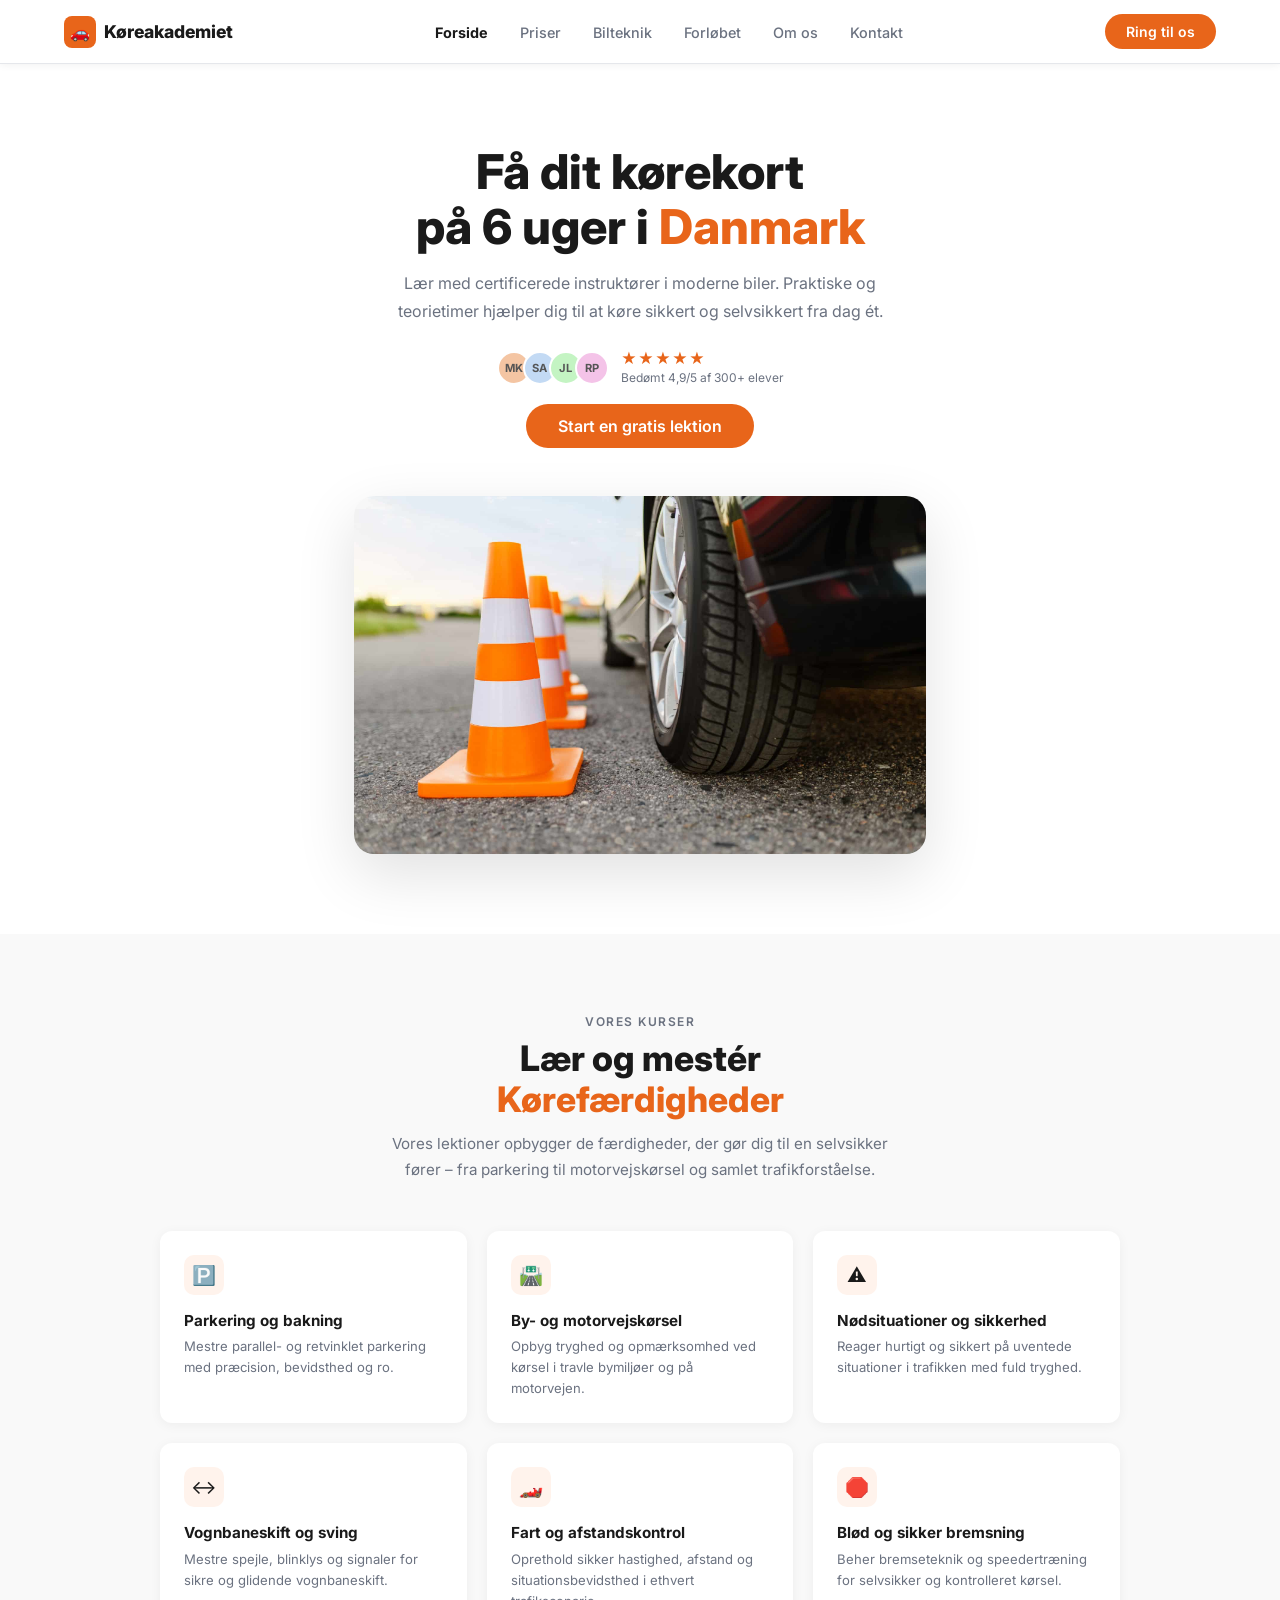
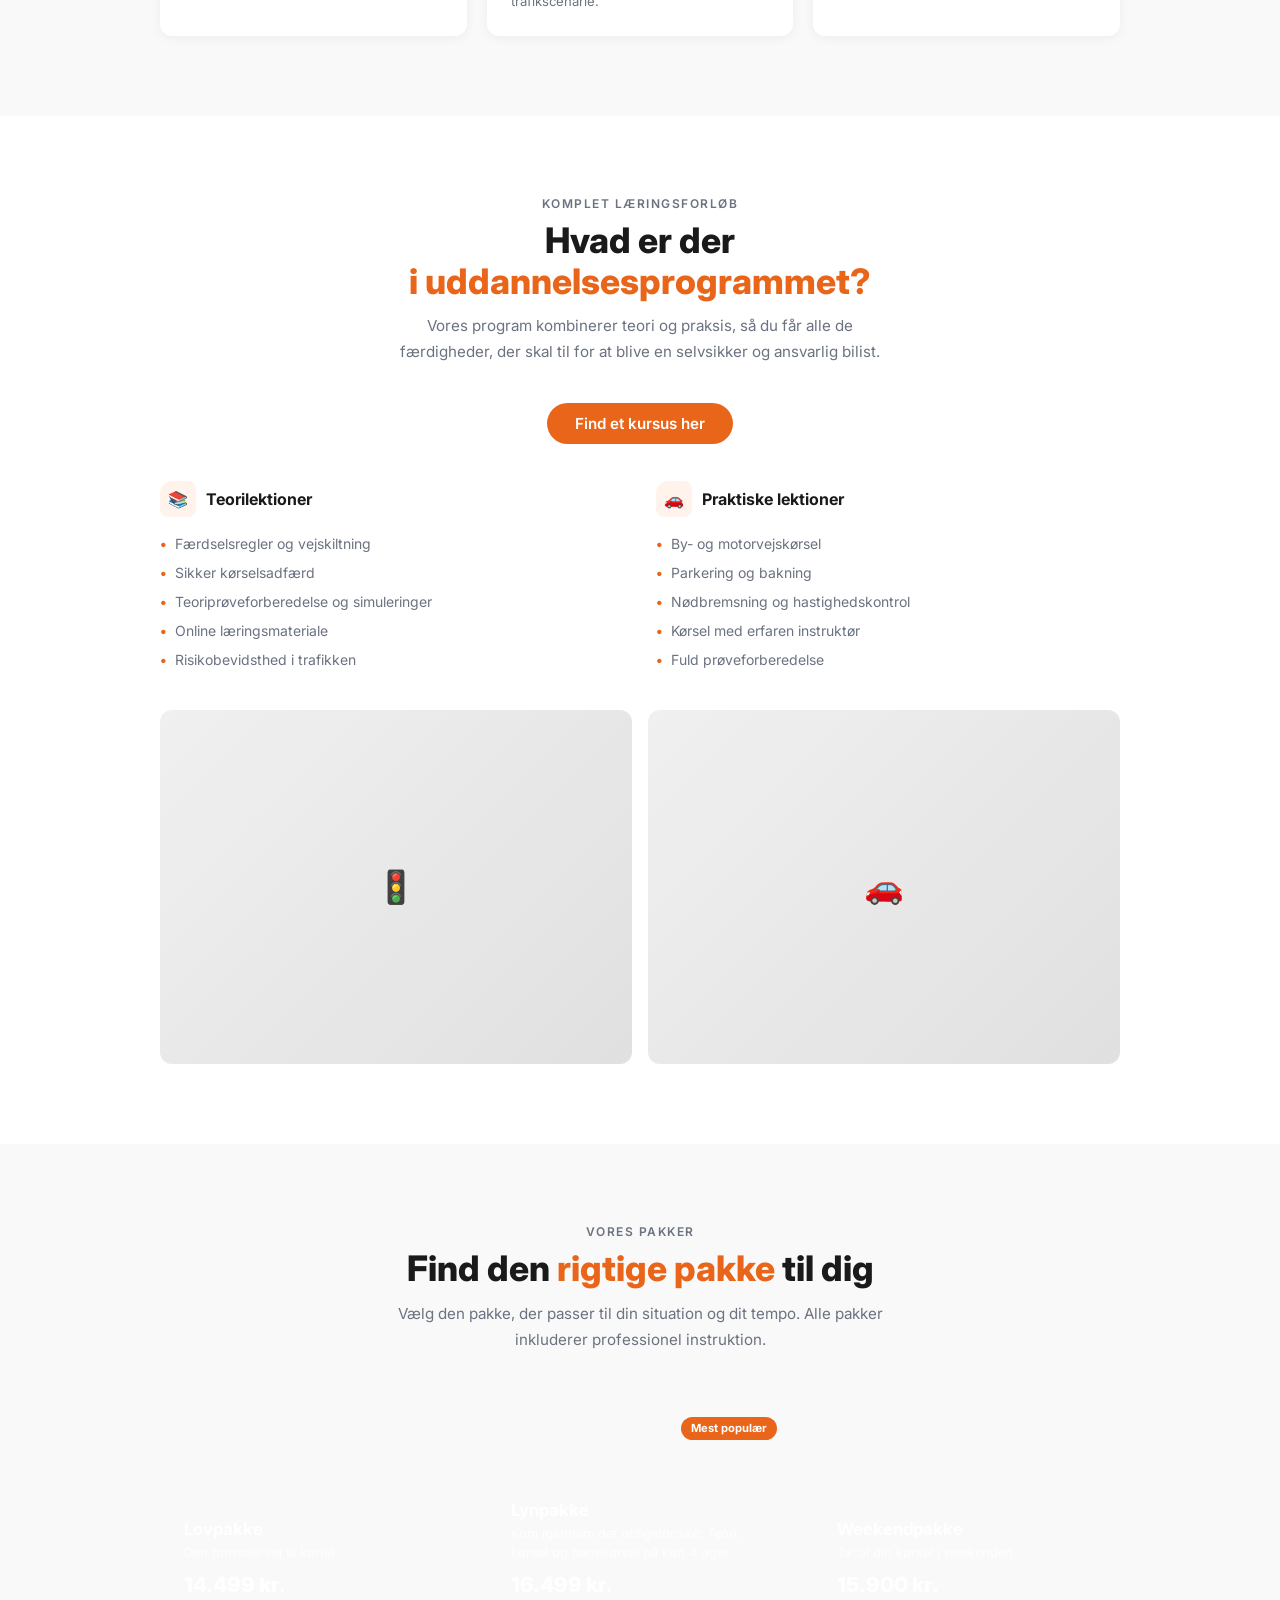
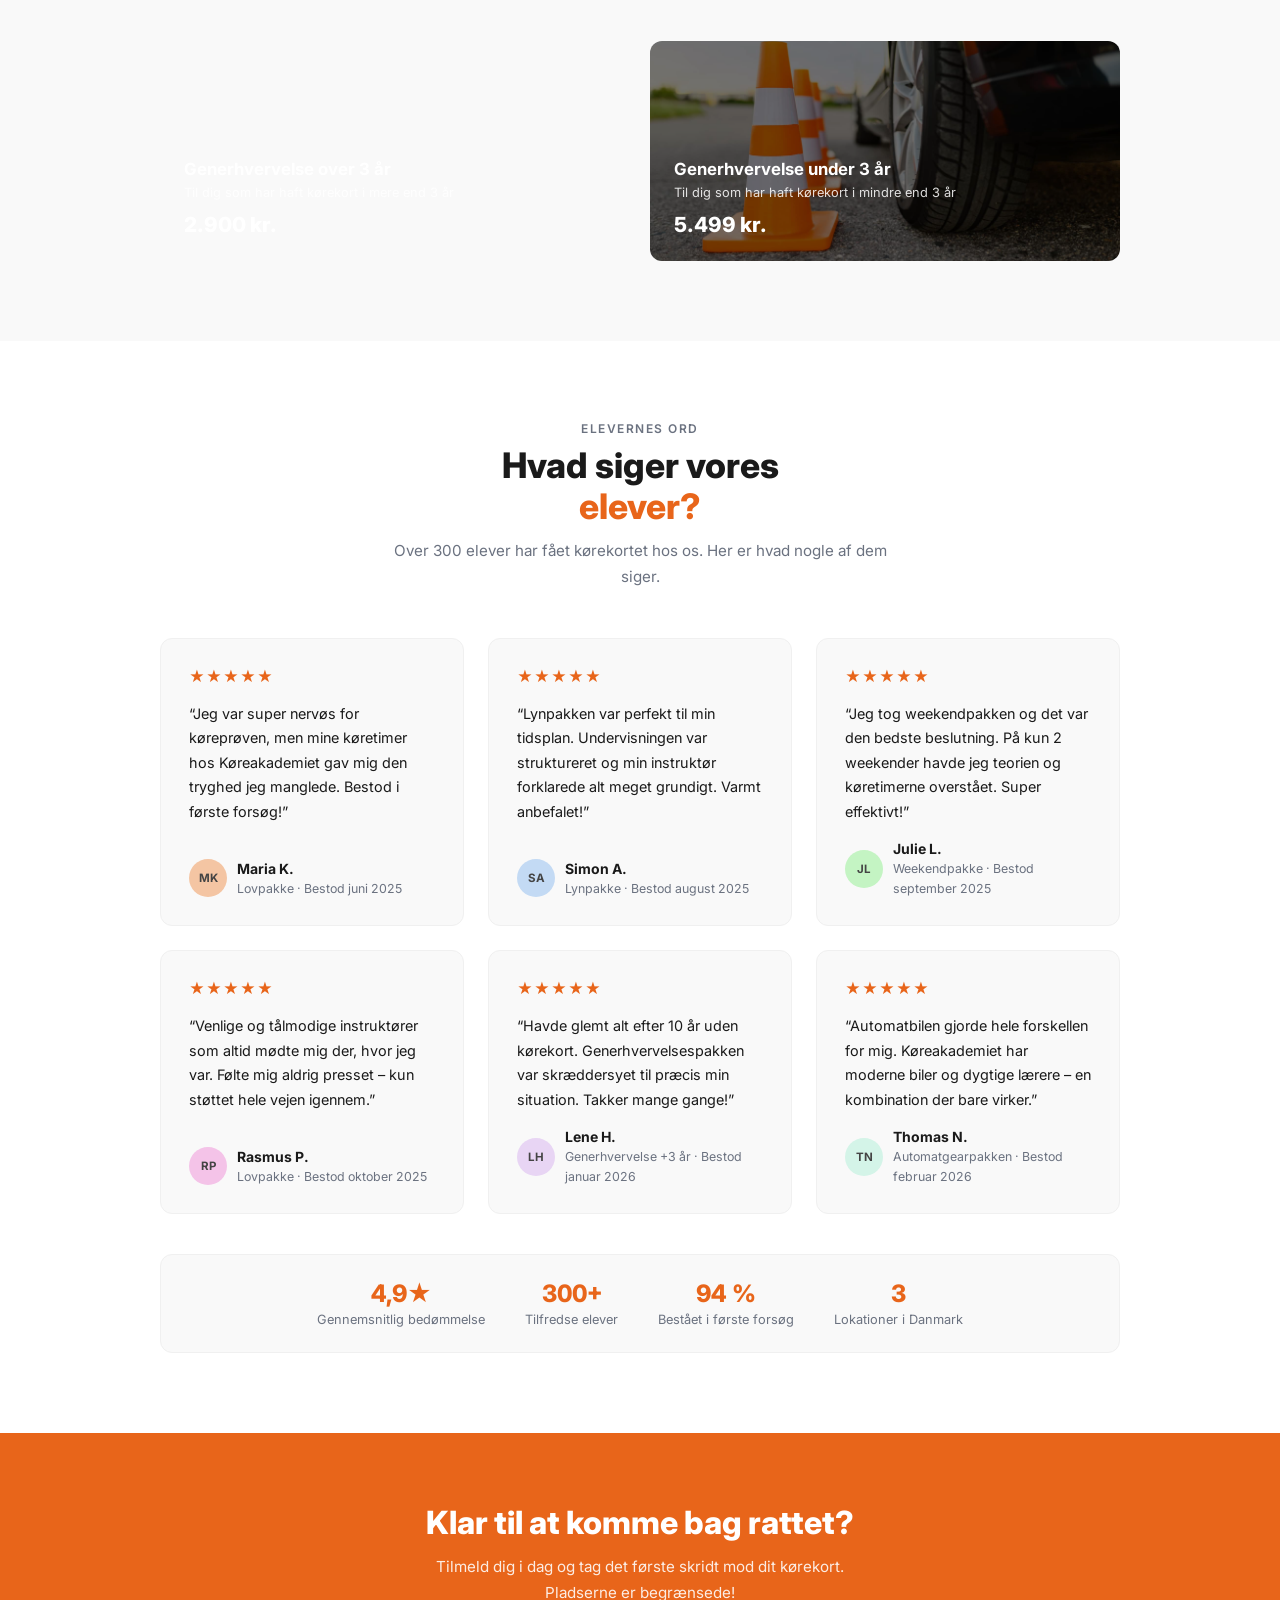
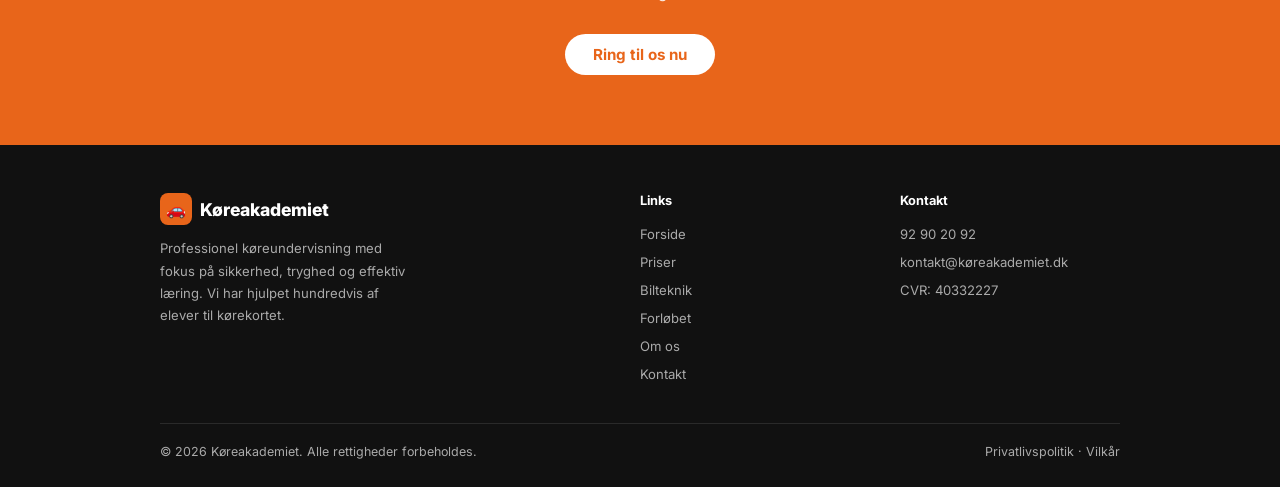
==== index.html @ 688bebdd "Initial commit - Hørsholm Køreskole website" ====
<!DOCTYPE html>
<html lang="da">
<head>
  <meta charset="UTF-8" />
  <meta name="viewport" content="width=device-width, initial-scale=1.0" />
  <title>Køreakademiet – Få dit kørekort</title>
  <link rel="preconnect" href="https://fonts.googleapis.com" />
  <link rel="preconnect" href="https://fonts.gstatic.com" crossorigin />
  <link href="https://fonts.googleapis.com/css2?family=Inter:wght@400;500;600;700;800&display=swap" rel="stylesheet" />
  <link rel="stylesheet" href="css/base.css" />
  <link rel="stylesheet" href="css/index.css" />
</head>
<body>

  <!-- NAVBAR -->
  <nav>
    <a href="index.html" class="logo">
      <span class="logo-icon">🚗</span>
      Køreakademiet
    </a>
    <ul class="nav-links">
      <li><a href="index.html" class="active">Forside</a></li>
      <li><a href="pakker.html">Priser</a></li>
      <li><a href="bilteknik.html">Bilteknik</a></li>
      <li><a href="forlobet.html">Forløbet</a></li>
      <li><a href="om-os.html">Om os</a></li>
      <li><a href="kontakt.html">Kontakt</a></li>
    </ul>
    <a href="tel:+4592902092" class="btn-primary">Ring til os</a>
  </nav>

  <!-- HERO -->
  <section class="hero">
    <h1>Få dit kørekort<br />på 6 uger i <span class="accent">Danmark</span></h1>
    <p>Lær med certificerede instruktører i moderne biler. Praktiske og teorietimer hjælper dig til at køre sikkert og selvsikkert fra dag ét.</p>
    <div class="social-proof">
      <div class="avatars">
        <div class="av a1">MK</div>
        <div class="av a2">SA</div>
        <div class="av a3">JL</div>
        <div class="av a4">RP</div>
      </div>
      <div class="rating">
        <div class="stars">★★★★★</div>
        <p>Bedømt 4,9/5 af 300+ elever</p>
      </div>
    </div>
    <a href="#tilmeld" class="btn-primary" style="font-size:1rem; padding:.75rem 2rem;">Start en gratis lektion</a>
  </section>

  <!-- HERO IMAGE -->
  <div class="hero-img-wrap">
    <img
      src="assets/car-and-traffic-cones-driving-school-concept-VWLC8C8.jpg"
      alt="Køreskole – bil og kegler"
    />
  </div>

  <!-- SKILLS SECTION -->
  <section class="skills-section" id="about">
    <p class="section-label">Vores kurser</p>
    <h2 class="section-title">Lær og mestér<br /><span class="accent">Kørefærdigheder</span></h2>
    <p class="section-sub">Vores lektioner opbygger de færdigheder, der gør dig til en selvsikker fører – fra parkering til motorvejskørsel og samlet trafikforståelse.</p>

    <div class="skills-grid">
      <div class="skill-card">
        <div class="skill-icon">🅿️</div>
        <h3>Parkering og bakning</h3>
        <p>Mestre parallel- og retvinklet parkering med præcision, bevidsthed og ro.</p>
      </div>
      <div class="skill-card">
        <div class="skill-icon">🛣️</div>
        <h3>By- og motorvejskørsel</h3>
        <p>Opbyg tryghed og opmærksomhed ved kørsel i travle bymiljøer og på motorvejen.</p>
      </div>
      <div class="skill-card">
        <div class="skill-icon">⚠️</div>
        <h3>Nødsituationer og sikkerhed</h3>
        <p>Reager hurtigt og sikkert på uventede situationer i trafikken med fuld tryghed.</p>
      </div>
      <div class="skill-card">
        <div class="skill-icon">↔️</div>
        <h3>Vognbaneskift og sving</h3>
        <p>Mestre spejle, blinklys og signaler for sikre og glidende vognbaneskift.</p>
      </div>
      <div class="skill-card">
        <div class="skill-icon">🏎️</div>
        <h3>Fart og afstandskontrol</h3>
        <p>Oprethold sikker hastighed, afstand og situationsbevidsthed i ethvert trafikscenarie.</p>
      </div>
      <div class="skill-card">
        <div class="skill-icon">🛑</div>
        <h3>Blød og sikker bremsning</h3>
        <p>Beher bremseteknik og speedertræning for selvsikker og kontrolleret kørsel.</p>
      </div>
    </div>
  </section>

  <!-- PROGRAM SECTION -->
  <section class="program-section" id="priser">
    <p class="section-label">Komplet læringsforløb</p>
    <h2 class="section-title">Hvad er der<br /><span class="accent">i uddannelsesprogrammet?</span></h2>
    <p class="section-sub">Vores program kombinerer teori og praksis, så du får alle de færdigheder, der skal til for at blive en selvsikker og ansvarlig bilist.</p>

    <div class="program-content">
      <div class="program-cta">
        <a href="#tilmeld" class="btn-primary" style="font-size:.95rem; padding:.7rem 1.75rem;">Find et kursus her</a>
      </div>

      <div class="program-grid">
        <div class="program-card">
          <div class="program-card-header">
            <div class="program-icon">📚</div>
            <h3>Teorilektioner</h3>
          </div>
          <ul>
            <li>Færdselsregler og vejskiltning</li>
            <li>Sikker kørselsadfærd</li>
            <li>Teoriprøveforberedelse og simuleringer</li>
            <li>Online læringsmateriale</li>
            <li>Risikobevidsthed i trafikken</li>
          </ul>
        </div>
        <div class="program-card">
          <div class="program-card-header">
            <div class="program-icon">🚗</div>
            <h3>Praktiske lektioner</h3>
          </div>
          <ul>
            <li>By- og motorvejskørsel</li>
            <li>Parkering og bakning</li>
            <li>Nødbremsning og hastighedskontrol</li>
            <li>Kørsel med erfaren instruktør</li>
            <li>Fuld prøveforberedelse</li>
          </ul>
        </div>
      </div>

      <div class="program-imgs">
        <div class="img-placeholder">🚦</div>
        <div class="img-placeholder">🚗</div>
      </div>
    </div>
  </section>

  <!-- PRICING SECTION -->
  <section class="pricing-section" id="priser">
    <p class="section-label">Vores pakker</p>
    <h2 class="section-title">Find den <span class="accent">rigtige pakke</span> til dig</h2>
    <p class="section-sub">Vælg den pakke, der passer til din situation og dit tempo. Alle pakker inkluderer professionel instruktion.</p>

    <!-- Top row: 3 main packages -->
    <div class="pricing-grid-top">

      <div class="pricing-card">
        <div class="pricing-card-bg" style="background-image: url('https://images.unsplash.com/photo-1558618666-fcd25c85cd64?w=600&q=80');"></div>
        <div class="pricing-card-content">
          <h3>Lovpakke</h3>
          <p>Den normale vej til kortet</p>
          <div class="pricing-price">14.499 kr.</div>
        </div>
      </div>

      <div class="pricing-card featured">
        <div class="pricing-card-bg" style="background-image: url('https://images.unsplash.com/photo-1449965408869-eaa3f722e40d?w=600&q=80');"></div>
        <span class="pricing-badge">Mest populær</span>
        <div class="pricing-card-content">
          <h3>Lynpakke</h3>
          <p>Kom igennem det obligatoriske: Teori, kørsel og banekørsel på kun 4 uger</p>
          <div class="pricing-price">16.499 kr.</div>
        </div>
      </div>

      <div class="pricing-card">
        <div class="pricing-card-bg" style="background-image: url('https://images.unsplash.com/photo-1506521781263-d8422e82f27a?w=600&q=80');"></div>
        <div class="pricing-card-content">
          <h3>Weekendpakke</h3>
          <p>Ta' al din kørsel i weekenden</p>
          <div class="pricing-price">15.900 kr.</div>
        </div>
      </div>

    </div>

    <!-- Bottom row: 2 generhvervelse packages -->
    <div class="pricing-grid-bottom">

      <div class="pricing-card">
        <div class="pricing-card-bg" style="background-image: url('https://images.unsplash.com/photo-1533473359331-0135ef1b58bf?w=600&q=80');"></div>
        <div class="pricing-card-content">
          <h3>Generhvervelse over 3 år</h3>
          <p>Til dig som har haft kørekort i mere end 3 år</p>
          <div class="pricing-price">2.900 kr.</div>
        </div>
      </div>

      <div class="pricing-card">
        <div class="pricing-card-bg" style="background-image: url('assets/car-and-traffic-cones-driving-school-concept-VWLC8C8.jpg');"></div>
        <div class="pricing-card-content">
          <h3>Generhvervelse under 3 år</h3>
          <p>Til dig som har haft kørekort i mindre end 3 år</p>
          <div class="pricing-price">5.499 kr.</div>
        </div>
      </div>

    </div>
  </section>

  <!-- SOCIAL PROOF / TESTIMONIALS -->
  <section class="testimonials-section" aria-label="Anmeldelser fra elever">
    <p class="section-label">Elevernes ord</p>
    <h2 class="section-title">Hvad siger vores<br /><span class="accent">elever?</span></h2>
    <p class="section-sub">Over 300 elever har fået kørekortet hos os. Her er hvad nogle af dem siger.</p>

    <div class="testimonials-grid">

      <article class="testimonial-card">
        <div class="testimonial-stars" aria-label="5 ud af 5 stjerner">★★★★★</div>
        <p class="testimonial-quote">&#8220;Jeg var super nervøs for køreprøven, men mine køretimer hos Køreakademiet gav mig den tryghed jeg manglede. Bestod i første forsøg!&#8221;</p>
        <div class="testimonial-author">
          <div class="testimonial-av" style="background:#f4c5a3;">MK</div>
          <div class="testimonial-author-info">
            <strong>Maria K.</strong>
            <span>Lovpakke · Bestod juni 2025</span>
          </div>
        </div>
      </article>

      <article class="testimonial-card">
        <div class="testimonial-stars" aria-label="5 ud af 5 stjerner">★★★★★</div>
        <p class="testimonial-quote">&#8220;Lynpakken var perfekt til min tidsplan. Undervisningen var struktureret og min instruktør forklarede alt meget grundigt. Varmt anbefalet!&#8221;</p>
        <div class="testimonial-author">
          <div class="testimonial-av" style="background:#c3daf4;">SA</div>
          <div class="testimonial-author-info">
            <strong>Simon A.</strong>
            <span>Lynpakke · Bestod august 2025</span>
          </div>
        </div>
      </article>

      <article class="testimonial-card">
        <div class="testimonial-stars" aria-label="5 ud af 5 stjerner">★★★★★</div>
        <p class="testimonial-quote">&#8220;Jeg tog weekendpakken og det var den bedste beslutning. På kun 2 weekender havde jeg teorien og køretimerne overstået. Super effektivt!&#8221;</p>
        <div class="testimonial-author">
          <div class="testimonial-av" style="background:#c4f4c3;">JL</div>
          <div class="testimonial-author-info">
            <strong>Julie L.</strong>
            <span>Weekendpakke · Bestod september 2025</span>
          </div>
        </div>
      </article>

      <article class="testimonial-card">
        <div class="testimonial-stars" aria-label="5 ud af 5 stjerner">★★★★★</div>
        <p class="testimonial-quote">&#8220;Venlige og tålmodige instruktører som altid mødte mig der, hvor jeg var. Følte mig aldrig presset &#8211; kun støttet hele vejen igennem.&#8221;</p>
        <div class="testimonial-author">
          <div class="testimonial-av" style="background:#f4c3e8;">RP</div>
          <div class="testimonial-author-info">
            <strong>Rasmus P.</strong>
            <span>Lovpakke · Bestod oktober 2025</span>
          </div>
        </div>
      </article>

      <article class="testimonial-card">
        <div class="testimonial-stars" aria-label="4 ud af 5 stjerner">★★★★★</div>
        <p class="testimonial-quote">&#8220;Havde glemt alt efter 10 år uden kørekort. Generhvervelsespakken var skræddersyet til præcis min situation. Takker mange gange!&#8221;</p>
        <div class="testimonial-author">
          <div class="testimonial-av" style="background:#e8d5f4;">LH</div>
          <div class="testimonial-author-info">
            <strong>Lene H.</strong>
            <span>Generhvervelse +3 år · Bestod januar 2026</span>
          </div>
        </div>
      </article>

      <article class="testimonial-card">
        <div class="testimonial-stars" aria-label="5 ud af 5 stjerner">★★★★★</div>
        <p class="testimonial-quote">&#8220;Automatbilen gjorde hele forskellen for mig. Køreakademiet har moderne biler og dygtige lærere &#8211; en kombination der bare virker.&#8221;</p>
        <div class="testimonial-author">
          <div class="testimonial-av" style="background:#d4f4e8;">TN</div>
          <div class="testimonial-author-info">
            <strong>Thomas N.</strong>
            <span>Automatgearpakken · Bestod februar 2026</span>
          </div>
        </div>
      </article>

    </div>

    <div class="testimonials-summary" role="list" aria-label="Samlet statistik">
      <div class="testimonials-summary-item" role="listitem">
        <strong>4,9★</strong>
        <span>Gennemsnitlig bedømmelse</span>
      </div>
      <div class="testimonials-summary-item" role="listitem">
        <strong>300+</strong>
        <span>Tilfredse elever</span>
      </div>
      <div class="testimonials-summary-item" role="listitem">
        <strong>94&nbsp;%</strong>
        <span>Bestået i første forsøg</span>
      </div>
      <div class="testimonials-summary-item" role="listitem">
        <strong>3</strong>
        <span>Lokationer i Danmark</span>
      </div>
    </div>
  </section>

  <!-- CTA BANNER -->
  <section class="cta-banner" id="tilmeld">
    <h2>Klar til at komme bag rattet?</h2>
    <p>Tilmeld dig i dag og tag det første skridt mod dit kørekort. Pladserne er begrænsede!</p>
    <a href="tel:+4592902092" class="btn-white">Ring til os nu</a>
  </section>

  <!-- FOOTER -->
  <footer>
    <div class="footer-inner">
      <div class="footer-brand">
        <a href="index.html" class="logo">
          <span class="logo-icon">🚗</span>
          Køreakademiet
        </a>
        <p>Professionel køreundervisning med fokus på sikkerhed, tryghed og effektiv læring. Vi har hjulpet hundredvis af elever til kørekortet.</p>
      </div>
      <div>
        <h4>Links</h4>
        <ul>
          <li><a href="index.html">Forside</a></li>
          <li><a href="pakker.html">Priser</a></li>
          <li><a href="bilteknik.html">Bilteknik</a></li>
          <li><a href="forlobet.html">Forløbet</a></li>
          <li><a href="om-os.html">Om os</a></li>
          <li><a href="kontakt.html">Kontakt</a></li>
        </ul>
      </div>
      <div>
        <h4>Kontakt</h4>
        <ul>
          <li><a href="tel:+4592902092">92 90 20 92</a></li>
          <li><a href="mailto:kontakt@køreakademiet.dk">kontakt@køreakademiet.dk</a></li>
          <li><a href="#">CVR: 40332227</a></li>
        </ul>
      </div>
    </div>
    <div class="footer-bottom">
      <span>© 2026 Køreakademiet. Alle rettigheder forbeholdes.</span>
      <span><a href="#" style="color:#aaa;text-decoration:none;">Privatlivspolitik</a> · <a href="#" style="color:#aaa;text-decoration:none;">Vilkår</a></span>
    </div>
  </footer>

</body>
</html>
---- css/base.css ----
/* ── RESET ────────────────────────────────────────────── */
*, *::before, *::after { box-sizing: border-box; margin: 0; padding: 0; }

/* ── VARIABLES ────────────────────────────────────────── */
:root {
  --orange: #E8651A;
  --text: #1a1a1a;
  --muted: #6b7280;
  --bg-light: #f9f9f9;
  --border: #e5e7eb;
  --radius: 12px;
}

/* ── BASE ─────────────────────────────────────────────── */
body {
  font-family: 'Inter', sans-serif;
  color: var(--text);
  background: #fff;
}

/* ── NAVBAR ───────────────────────────────────────────── */
nav {
  position: sticky;
  top: 0;
  z-index: 200;
  background: #fff;
  border-bottom: 1px solid var(--border);
  padding: 0 5vw;
  display: flex;
  align-items: center;
  justify-content: space-between;
  height: 64px;
  box-shadow: 0 1px 8px rgba(0,0,0,.06);
}

.logo {
  display: flex;
  align-items: center;
  gap: 8px;
  font-weight: 800;
  font-size: 1.1rem;
  color: var(--text);
  text-decoration: none;
}

.logo-icon {
  width: 32px;
  height: 32px;
  background: var(--orange);
  border-radius: 8px;
  display: flex;
  align-items: center;
  justify-content: center;
  color: #fff;
  font-size: 1rem;
}

.nav-links {
  display: flex;
  gap: 2rem;
  list-style: none;
}

.nav-links a {
  text-decoration: none;
  color: var(--muted);
  font-size: .9rem;
  font-weight: 500;
  transition: color .2s;
}

.nav-links a:hover { color: var(--text); }
.nav-links a.active { color: var(--text); font-weight: 700; }

.btn-primary {
  background: var(--orange);
  color: #fff;
  border: none;
  border-radius: 100px;
  padding: .55rem 1.3rem;
  font-size: .875rem;
  font-weight: 600;
  cursor: pointer;
  transition: background .2s;
  text-decoration: none;
}

.btn-primary:hover { background: #cc5515; }

/* ── SECTION HEADERS ──────────────────────────────────── */
.section-label {
  text-align: center;
  font-size: .75rem;
  font-weight: 600;
  color: var(--muted);
  text-transform: uppercase;
  letter-spacing: 1.5px;
  margin-bottom: .6rem;
}

.section-title {
  text-align: center;
  font-size: clamp(1.6rem, 3.5vw, 2.2rem);
  font-weight: 800;
  line-height: 1.15;
  margin-bottom: .75rem;
}

.section-title .accent { color: var(--orange); }

.section-sub {
  text-align: center;
  color: var(--muted);
  font-size: .95rem;
  max-width: 520px;
  margin: 0 auto 3rem;
  line-height: 1.7;
}

.accent { color: var(--orange); }

/* Utility: centered content wrapper */
.inner {
  max-width: 960px;
  margin: 0 auto;
  padding: 0 5vw;
}

/* ── PAGE HEADER (inner pages) ────────────────────────── */
.page-header {
  text-align: center;
  padding: 64px 5vw 48px;
}

.page-header h1 {
  font-size: clamp(1.8rem, 4vw, 2.6rem);
  font-weight: 800;
  line-height: 1.15;
  margin-bottom: .65rem;
}

.page-header h1 .accent { color: var(--orange); }

.page-header p {
  color: var(--muted);
  font-size: .95rem;
  line-height: 1.7;
  max-width: 520px;
  margin: 0 auto;
}

/* ── FAQ (shared) ─────────────────────────────────────── */
.faq-section { padding: 4rem 5vw; }

.faq-inner {
  max-width: 960px;
  margin: 0 auto;
}

.faq-list {
  display: flex;
  flex-direction: column;
  gap: .5rem;
}

.faq-item {
  border: 1px solid var(--border);
  border-radius: 8px;
  overflow: hidden;
}

.faq-question {
  width: 100%;
  background: var(--bg-light);
  border: none;
  padding: 1rem 1.25rem;
  text-align: left;
  color: var(--text);
  font-size: .9rem;
  font-weight: 600;
  cursor: pointer;
  display: flex;
  justify-content: space-between;
  align-items: center;
  gap: 1rem;
  transition: background .2s;
  font-family: inherit;
}

.faq-question:hover { background: #f0f0f0; }

.faq-icon {
  font-size: 1.2rem;
  color: var(--muted);
  transition: transform .3s;
  flex-shrink: 0;
}

.faq-item.open .faq-icon { transform: rotate(45deg); color: var(--orange); }

.faq-answer {
  display: none;
  padding: 0 1.25rem 1rem;
  font-size: .875rem;
  color: var(--muted);
  line-height: 1.7;
  background: #fff;
}

.faq-item.open .faq-answer { display: block; }

/* ── INSTRUCTORS (shared) ─────────────────────────────── */
.instructors-grid {
  display: grid;
  grid-template-columns: repeat(4, 1fr);
  gap: 1rem;
}

.instructor-card {
  border-radius: var(--radius);
  overflow: hidden;
  border: 1px solid var(--border);
  background: #fff;
}

.instructor-placeholder {
  width: 100%;
  aspect-ratio: 3/4;
  background: var(--bg-light);
  display: flex;
  align-items: center;
  justify-content: center;
  font-size: 2.5rem;
}

.instructor-info { padding: .75rem; }
.instructor-info strong { display: block; font-size: .9rem; font-weight: 700; }
.instructor-info span { font-size: .75rem; color: var(--muted); }

/* ── CTA BANNER ───────────────────────────────────────── */
.cta-banner {
  background: var(--orange);
  color: #fff;
  text-align: center;
  padding: 70px 5vw;
}

.cta-banner h2 {
  font-size: clamp(1.5rem, 3vw, 2rem);
  font-weight: 800;
  margin-bottom: .75rem;
}

.cta-banner p {
  font-size: .95rem;
  opacity: .88;
  max-width: 460px;
  margin: 0 auto 1.75rem;
  line-height: 1.7;
}

.btn-white {
  background: #fff;
  color: var(--orange);
  border: none;
  border-radius: 100px;
  padding: .7rem 1.75rem;
  font-size: .95rem;
  font-weight: 700;
  cursor: pointer;
  text-decoration: none;
  display: inline-block;
  transition: transform .15s, box-shadow .15s;
}

.btn-white:hover {
  transform: translateY(-2px);
  box-shadow: 0 8px 20px rgba(0,0,0,.15);
}

/* ── FOOTER ───────────────────────────────────────────── */
footer {
  background: #111;
  color: #aaa;
  padding: 48px 5vw 28px;
}

.footer-inner {
  max-width: 960px;
  margin: 0 auto;
  display: grid;
  grid-template-columns: 2fr 1fr 1fr;
  gap: 2.5rem;
  margin-bottom: 2.5rem;
}

.footer-brand .logo { color: #fff; margin-bottom: .75rem; }
.footer-brand p { font-size: .82rem; line-height: 1.7; max-width: 260px; }

footer h4 { color: #fff; font-size: .8rem; font-weight: 700; margin-bottom: .9rem; }
footer ul { list-style: none; display: flex; flex-direction: column; gap: .5rem; }
footer ul a { text-decoration: none; color: #aaa; font-size: .82rem; transition: color .2s; }
footer ul a:hover { color: #fff; }

.footer-bottom {
  max-width: 960px;
  margin: 0 auto;
  border-top: 1px solid #2a2a2a;
  padding-top: 1.25rem;
  font-size: .78rem;
  display: flex;
  justify-content: space-between;
  flex-wrap: wrap;
  gap: .5rem;
}

/* ── RESPONSIVE (shared) ──────────────────────────────── */
@media (max-width: 760px) {
  .nav-links { display: none; }
  .footer-inner { grid-template-columns: 1fr; }
  .footer-bottom { flex-direction: column; }
  .instructors-grid { grid-template-columns: repeat(2, 1fr); }
}
---- css/index.css ----
/* ── HERO (forsiden) ──────────────────────────────────── */
.hero {
  text-align: center;
  padding: 80px 5vw 60px;
  max-width: 680px;
  margin: 0 auto;
}

.hero h1 {
  font-size: clamp(2rem, 5vw, 3rem);
  font-weight: 800;
  line-height: 1.15;
  margin-bottom: 1rem;
}

.hero h1 .accent { color: var(--orange); }

.hero p {
  color: var(--muted);
  font-size: 1rem;
  line-height: 1.7;
  margin-bottom: 1.5rem;
}

.social-proof {
  display: flex;
  align-items: center;
  justify-content: center;
  gap: 12px;
  margin-bottom: 1.75rem;
}

.avatars { display: flex; }

.avatars .av {
  width: 34px;
  height: 34px;
  border-radius: 50%;
  border: 2px solid #fff;
  margin-left: -8px;
  background: #ddd;
  display: flex;
  align-items: center;
  justify-content: center;
  font-size: .7rem;
  font-weight: 700;
  color: #555;
  overflow: hidden;
}

.avatars .av:first-child { margin-left: 0; }
.av.a1 { background: #f4c5a3; }
.av.a2 { background: #c3daf4; }
.av.a3 { background: #c4f4c3; }
.av.a4 { background: #f4c3e8; }

.rating { text-align: left; }
.stars { color: var(--orange); font-size: .95rem; letter-spacing: 1px; }
.rating p { font-size: .75rem; color: var(--muted); margin: 0; }

.hero-img-wrap {
  max-width: 700px;
  margin: 0 auto 80px;
  padding: 0 5vw;
}

.hero-img-wrap img {
  width: 100%;
  border-radius: 20px;
  object-fit: cover;
  aspect-ratio: 16/10;
  box-shadow: 0 20px 60px rgba(0,0,0,.12);
  display: block;
}

/* ── SKILLS ───────────────────────────────────────────── */
.skills-section {
  padding: 80px 5vw;
  background: var(--bg-light);
}

.skills-grid {
  max-width: 960px;
  margin: 0 auto;
  display: grid;
  grid-template-columns: repeat(auto-fit, minmax(260px, 1fr));
  gap: 1.25rem;
}

.skill-card {
  background: #fff;
  border-radius: var(--radius);
  padding: 1.5rem;
  box-shadow: 0 2px 12px rgba(0,0,0,.05);
  transition: transform .2s, box-shadow .2s;
}

.skill-card:hover {
  transform: translateY(-4px);
  box-shadow: 0 8px 24px rgba(0,0,0,.1);
}

.skill-icon {
  width: 40px;
  height: 40px;
  background: #fff3ec;
  border-radius: 10px;
  display: flex;
  align-items: center;
  justify-content: center;
  font-size: 1.2rem;
  margin-bottom: 1rem;
}

.skill-card h3 { font-size: .95rem; font-weight: 700; margin-bottom: .4rem; }
.skill-card p { font-size: .82rem; color: var(--muted); line-height: 1.6; }

/* ── PROGRAM ──────────────────────────────────────────── */
.program-section { padding: 80px 5vw; }

.program-content {
  max-width: 960px;
  margin: 0 auto;
}

.program-cta { text-align: center; margin-bottom: 3rem; }

.program-grid {
  display: grid;
  grid-template-columns: 1fr 1fr;
  gap: 2rem;
  margin-bottom: 2.5rem;
}

.program-card { border-radius: var(--radius); overflow: hidden; }

.program-card-header {
  display: flex;
  align-items: center;
  gap: 10px;
  margin-bottom: 1rem;
}

.program-icon {
  width: 36px;
  height: 36px;
  background: #fff3ec;
  border-radius: 8px;
  display: flex;
  align-items: center;
  justify-content: center;
  font-size: 1rem;
}

.program-card h3 { font-size: 1rem; font-weight: 700; }

.program-card ul {
  list-style: none;
  display: flex;
  flex-direction: column;
  gap: .5rem;
}

.program-card ul li {
  font-size: .875rem;
  color: var(--muted);
  display: flex;
  align-items: flex-start;
  gap: 8px;
  line-height: 1.5;
}

.program-card ul li::before {
  content: "•";
  color: var(--orange);
  font-weight: 700;
  flex-shrink: 0;
}

.program-imgs {
  display: grid;
  grid-template-columns: 1fr 1fr;
  gap: 1rem;
}

.program-imgs img {
  width: 100%;
  border-radius: var(--radius);
  object-fit: cover;
  aspect-ratio: 4/3;
}

.img-placeholder {
  width: 100%;
  border-radius: var(--radius);
  aspect-ratio: 4/3;
  display: flex;
  align-items: center;
  justify-content: center;
  font-size: 2rem;
  background: linear-gradient(135deg, #f0f0f0, #e0e0e0);
}

/* ── PRICING ──────────────────────────────────────────── */
.pricing-section {
  padding: 80px 5vw;
  background: var(--bg-light);
}

.pricing-grid-top {
  max-width: 960px;
  margin: 0 auto 1.25rem;
  display: grid;
  grid-template-columns: repeat(3, 1fr);
  gap: 1.25rem;
}

.pricing-grid-bottom {
  max-width: 960px;
  margin: 0 auto;
  display: grid;
  grid-template-columns: repeat(2, 1fr);
  gap: 1.25rem;
}

.pricing-card {
  position: relative;
  border-radius: var(--radius);
  overflow: hidden;
  min-height: 220px;
  display: flex;
  flex-direction: column;
  justify-content: flex-end;
  padding: 1.5rem;
  cursor: pointer;
  transition: transform .2s, box-shadow .2s;
}

.pricing-card:hover {
  transform: translateY(-4px);
  box-shadow: 0 16px 40px rgba(0,0,0,.25);
}

.pricing-card-bg {
  position: absolute;
  inset: 0;
  background-size: cover;
  background-position: center;
  filter: brightness(.45);
  transition: filter .3s;
}

.pricing-card:hover .pricing-card-bg { filter: brightness(.55); }

.pricing-card-content { position: relative; z-index: 1; color: #fff; }
.pricing-card-content h3 { font-size: 1.05rem; font-weight: 700; margin-bottom: .25rem; }
.pricing-card-content p { font-size: .8rem; opacity: .85; margin-bottom: .6rem; line-height: 1.5; }
.pricing-price { font-size: 1.3rem; font-weight: 800; }

.pricing-card.featured .pricing-card-bg { filter: brightness(.35); }

.pricing-badge {
  position: absolute;
  top: 1rem;
  right: 1rem;
  background: var(--orange);
  color: #fff;
  font-size: .7rem;
  font-weight: 700;
  padding: .3rem .65rem;
  border-radius: 100px;
  z-index: 1;
}

/* ── TESTIMONIALS ─────────────────────────────────────── */
.testimonials-section { padding: 80px 5vw; }

.testimonials-grid {
  max-width: 960px;
  margin: 0 auto;
  display: grid;
  grid-template-columns: repeat(3, 1fr);
  gap: 1.5rem;
}

.testimonial-card {
  background: var(--bg-light);
  border-radius: var(--radius);
  padding: 1.75rem;
  display: flex;
  flex-direction: column;
  gap: 1rem;
  border: 1px solid #f0f0f0;
  transition: transform .2s, box-shadow .2s;
}

.testimonial-card:hover {
  transform: translateY(-3px);
  box-shadow: 0 8px 24px rgba(0,0,0,.07);
}

.testimonial-stars { color: var(--orange); font-size: .95rem; letter-spacing: 1px; }
.testimonial-quote { font-size: .9rem; color: var(--text); line-height: 1.7; flex: 1; }

.testimonial-author { display: flex; align-items: center; gap: 10px; }

.testimonial-av {
  width: 38px;
  height: 38px;
  border-radius: 50%;
  display: flex;
  align-items: center;
  justify-content: center;
  font-size: .72rem;
  font-weight: 700;
  color: #444;
  flex-shrink: 0;
}

.testimonial-author-info strong { display: block; font-size: .875rem; font-weight: 700; }
.testimonial-author-info span { font-size: .775rem; color: var(--muted); }

.testimonials-summary {
  max-width: 960px;
  margin: 2.5rem auto 0;
  display: flex;
  align-items: center;
  justify-content: center;
  gap: 2.5rem;
  padding: 1.5rem 2rem;
  background: var(--bg-light);
  border-radius: var(--radius);
  border: 1px solid #f0f0f0;
  flex-wrap: wrap;
}

.testimonials-summary-item { text-align: center; }

.testimonials-summary-item strong {
  display: block;
  font-size: 1.5rem;
  font-weight: 800;
  color: var(--orange);
  font-variant-numeric: tabular-nums;
}

.testimonials-summary-item span { font-size: .8rem; color: var(--muted); }

/* ── RESPONSIVE ───────────────────────────────────────── */
@media (max-width: 640px) {
  .pricing-grid-top,
  .pricing-grid-bottom { grid-template-columns: 1fr; }
  .program-grid, .program-imgs { grid-template-columns: 1fr; }
}

@media (max-width: 760px) {
  .testimonials-grid { grid-template-columns: 1fr; }
}
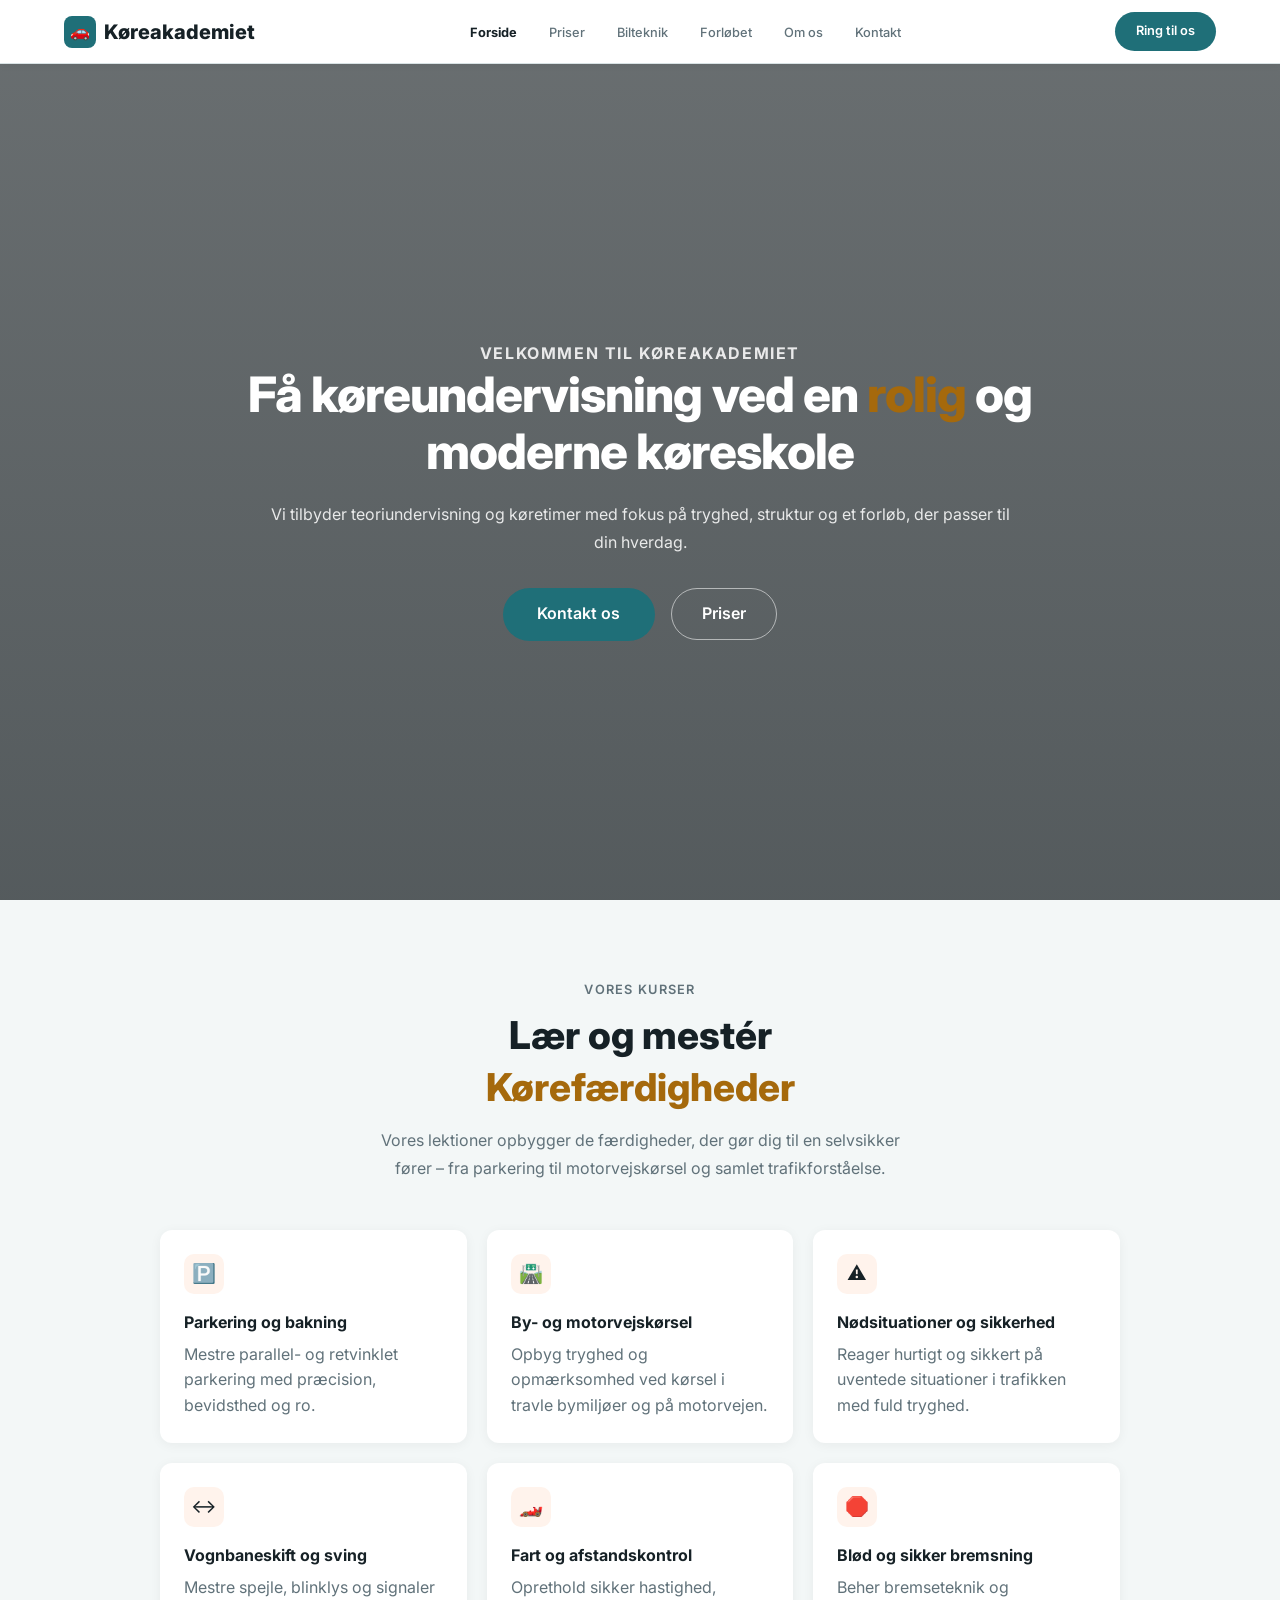
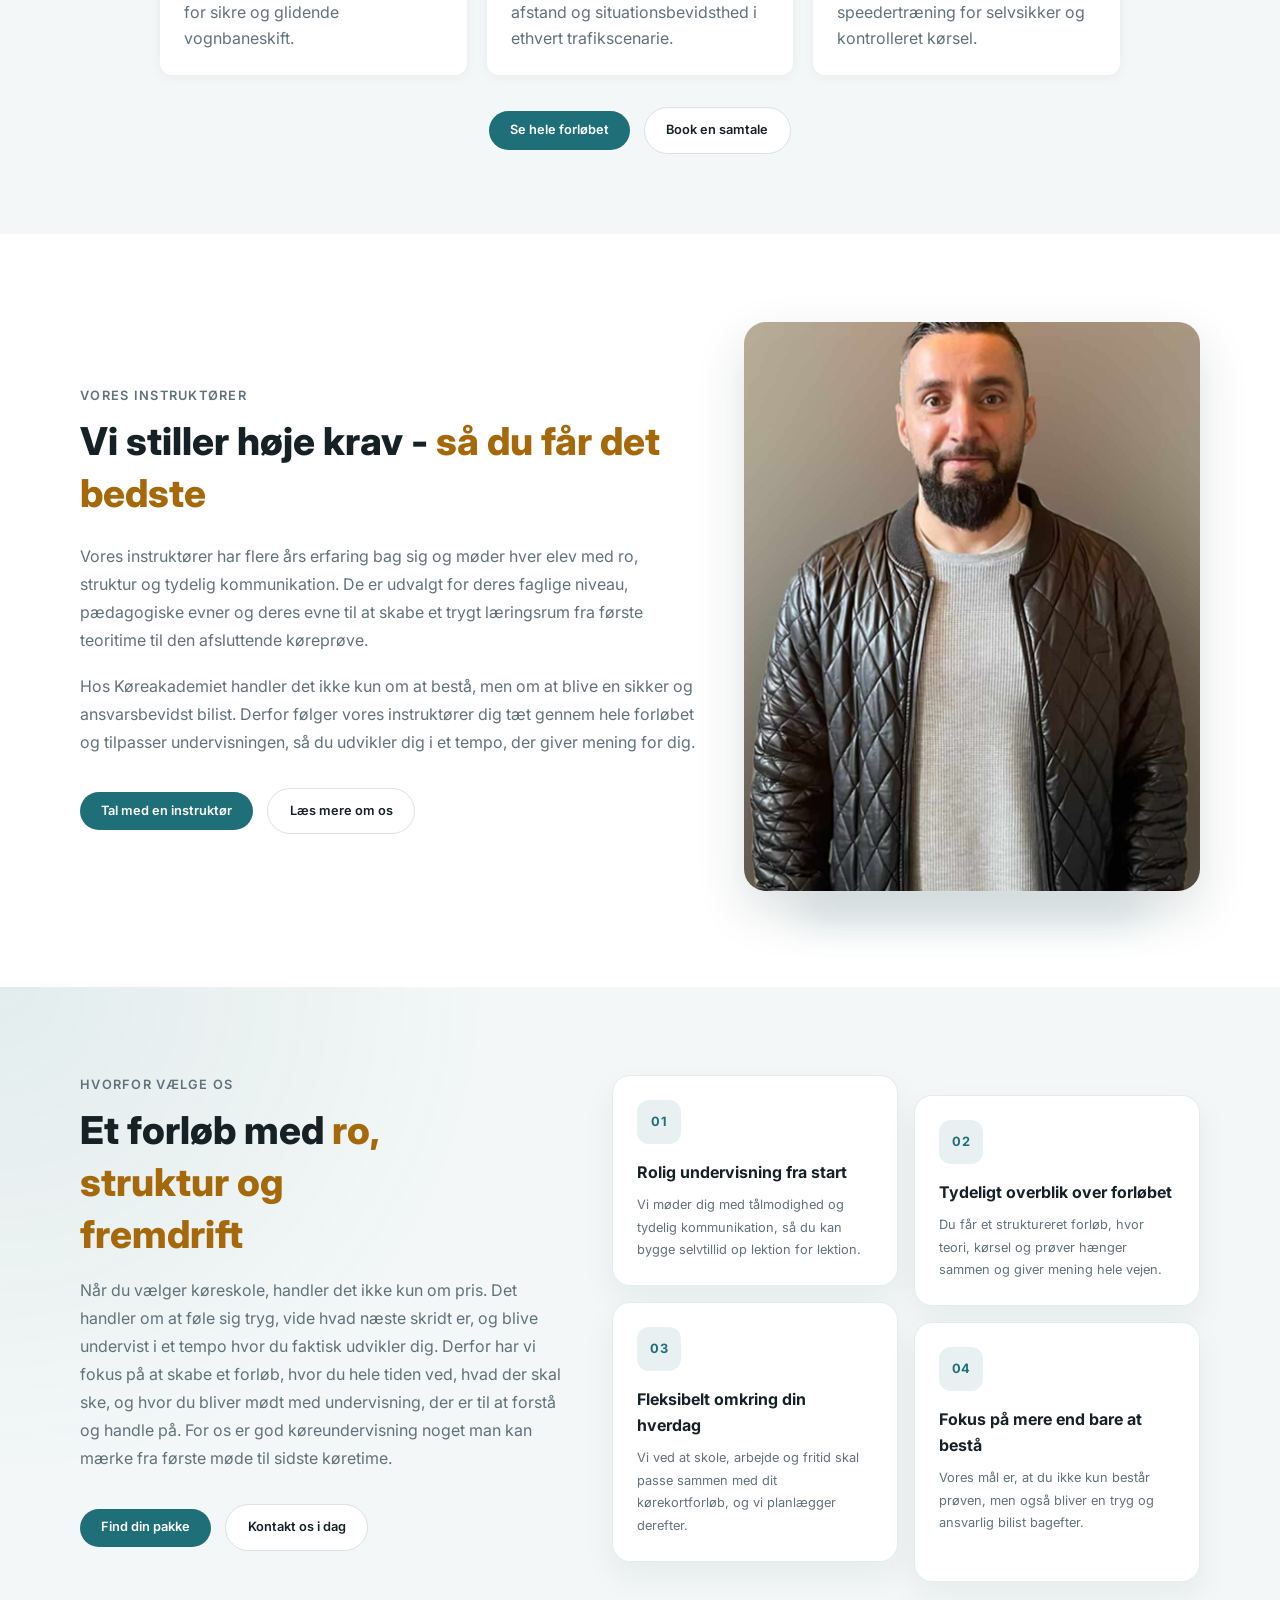
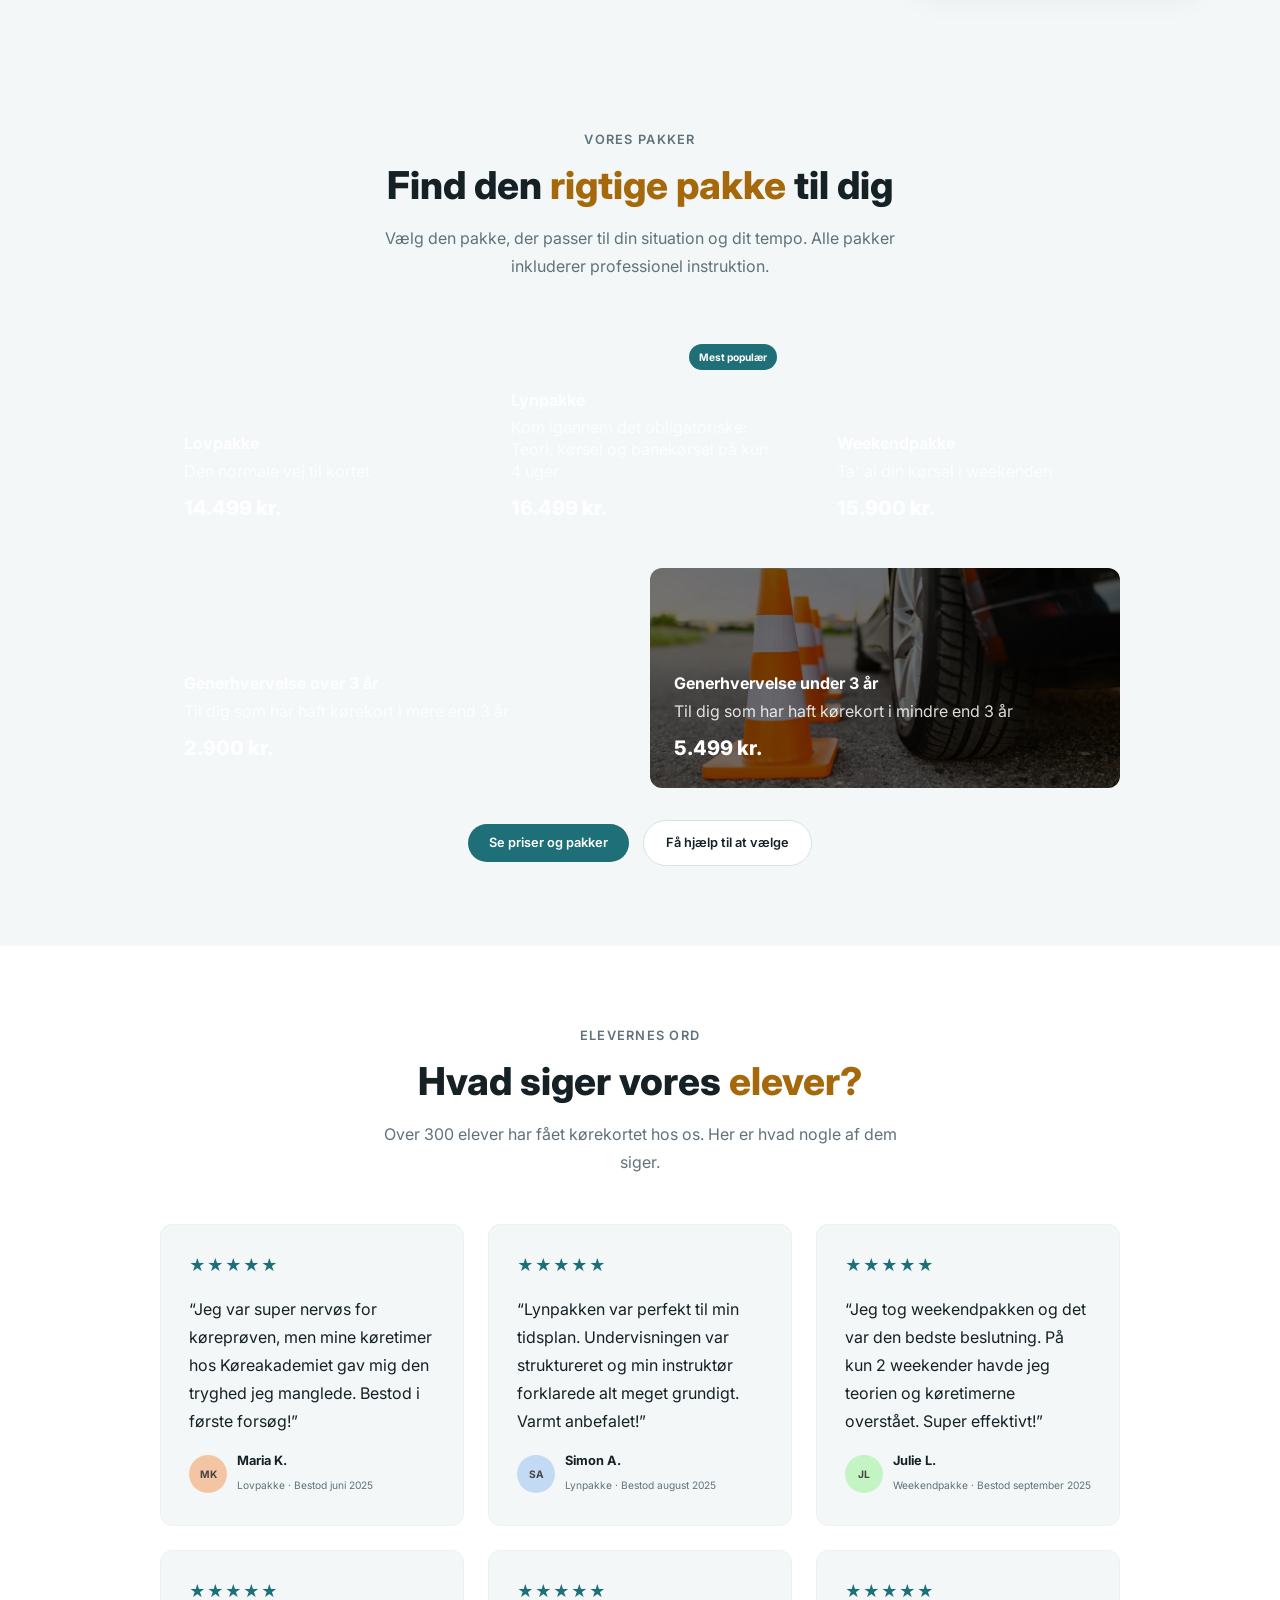
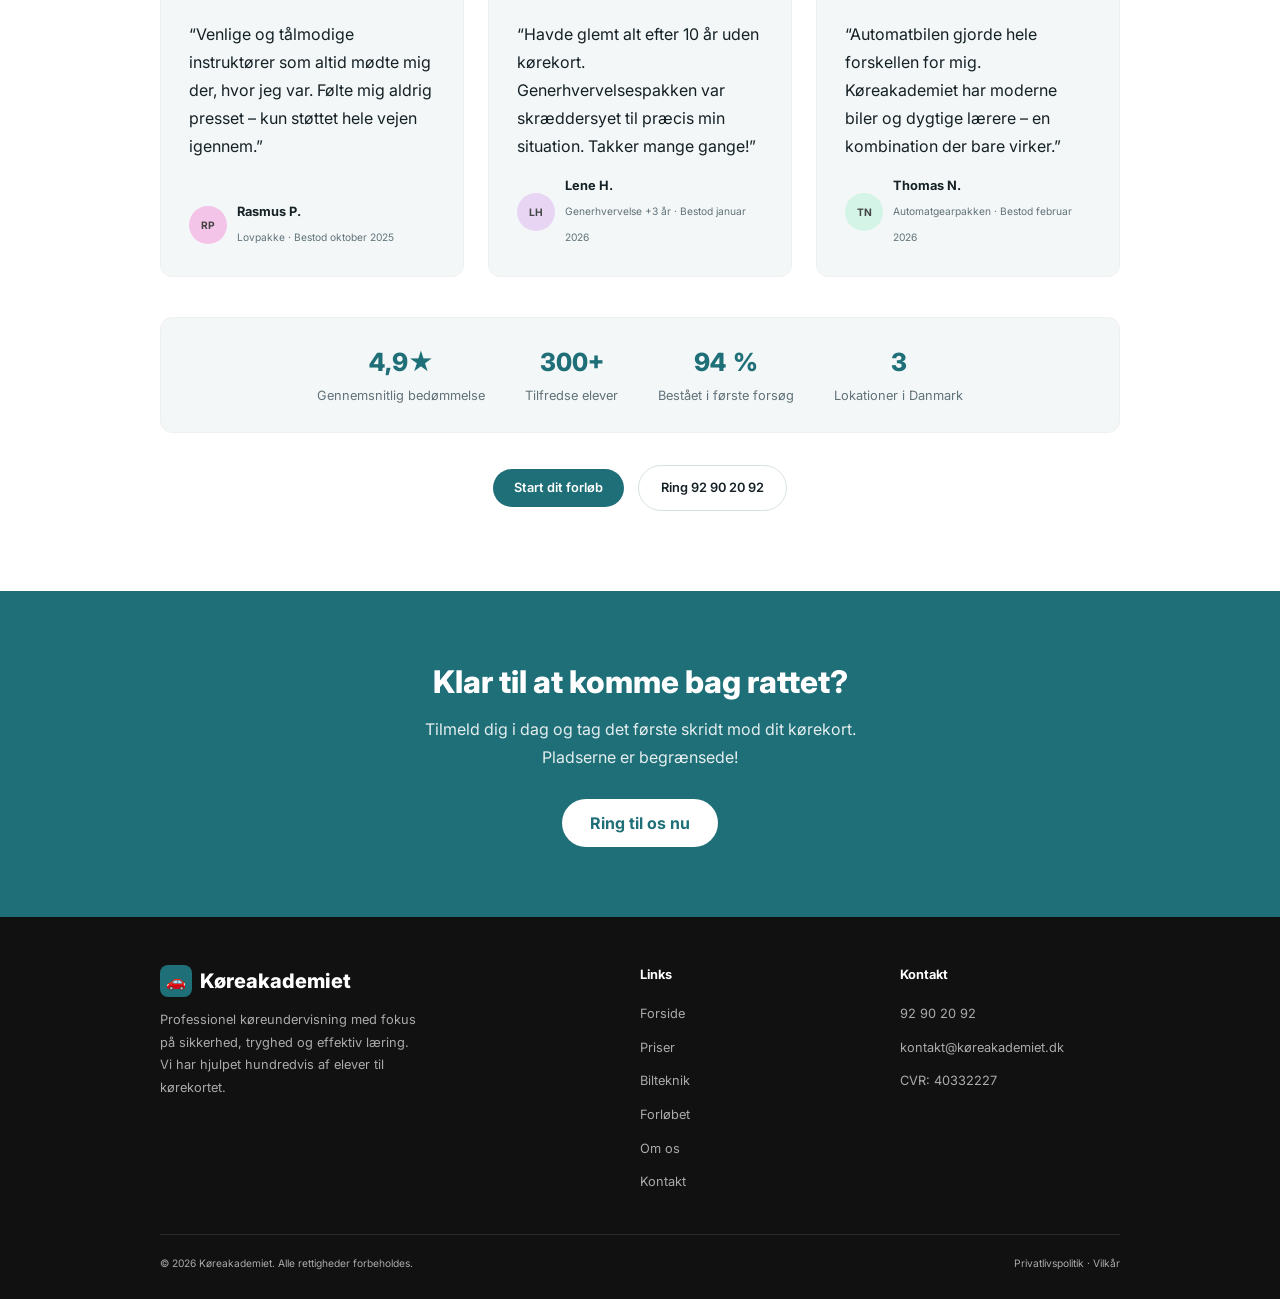
==== commit 9090d723: "Update site styling and add conversion assets" ====
--- a/index.html
+++ b/index.html
@@ -29,6 +29,22 @@
     <a href="tel:+4592902092" class="btn-primary">Ring til os</a>
   </nav>
 
+  <section class="hero hero-video">
+    <video class="hero-video-media" autoplay muted loop playsinline preload="metadata">
+      <source src="assets/12146483_3840_2160_30fps.mp4" type="video/mp4" />
+    </video>
+    <div class="hero-video-overlay"></div>
+    <div class="hero-content">
+      <p class="hero-kicker">Velkommen til K&oslash;reakademiet</p>
+      <h1 class="text-h1">F&aring; k&oslash;reundervisning ved en <span class="accent">rolig</span> og moderne k&oslash;reskole</h1>
+      <p class="hero-lead">Vi tilbyder teoriundervisning og k&oslash;retimer med fokus p&aring; tryghed, struktur og et forl&oslash;b, der passer til din hverdag.</p>
+      <div class="hero-actions">
+        <a href="kontakt.html" class="btn-primary btn-hero">Kontakt os</a>
+        <a href="pakker.html" class="btn-outline-light">Priser</a>
+      </div>
+    </div>
+  </section>
+
   <!-- HERO -->
   <section class="hero">
     <h1>Få dit kørekort<br />på 6 uger i <span class="accent">Danmark</span></h1>
@@ -94,6 +110,12 @@
         <p>Beher bremseteknik og speedertræning for selvsikker og kontrolleret kørsel.</p>
       </div>
     </div>
+
+    <div class="section-cta-row">
+      <a href="forlobet.html" class="btn-primary">Se hele forl&oslash;bet</a>
+      <a href="kontakt.html" class="btn-secondary">Book en samtale</a>
+    </div>
+
   </section>
 
   <!-- PROGRAM SECTION -->
@@ -143,6 +165,84 @@
     </div>
   </section>
 
+  <!-- INSTRUCTORS SECTION -->
+  <section class="instructors-section">
+    <div class="instructors-grid">
+      <div class="instructors-copy">
+        <p class="section-label section-label-left">Vores instrukt&oslash;rer</p>
+        <h2 class="section-title">Vi stiller høje krav -<span class="accent"> så du får det bedste</span></h2>
+        <p>
+          Vores instrukt&oslash;rer har flere &aring;rs erfaring bag sig og m&oslash;der hver elev med ro, struktur og tydelig kommunikation.
+          De er udvalgt for deres faglige niveau, p&aelig;dagogiske evner og deres evne til at skabe et trygt l&aelig;ringsrum fra
+          f&oslash;rste teoritime til den afsluttende k&oslash;repr&oslash;ve.
+        </p>
+        <p>
+          Hos K&oslash;reakademiet handler det ikke kun om at best&aring;, men om at blive en sikker og ansvarsbevidst bilist.
+          Derfor f&oslash;lger vores instrukt&oslash;rer dig t&aelig;t gennem hele forl&oslash;bet og tilpasser undervisningen, s&aring; du udvikler dig i
+          et tempo, der giver mening for dig.
+        </p>
+        <div class="section-cta-row section-cta-row-left">
+          <a href="kontakt.html" class="btn-primary">Tal med en instrukt&oslash;r</a>
+          <a href="om-os.html" class="btn-secondary">L&aelig;s mere om os</a>
+        </div>
+      </div>
+
+      <div class="instructors-media">
+        <img
+          src="assets/Deniz-Cicek-pf.jpg"
+          alt="K&oslash;rel&aelig;rer ved en skolevogn"
+        />
+      </div>
+    </div>
+  </section>
+
+  <!-- WHY CHOOSE US -->
+  <section class="why-us-section" aria-labelledby="why-us-title">
+    <div class="why-us-shell">
+      <div class="why-us-copy">
+        <p class="section-label">Hvorfor v&aelig;lge os</p>
+        <h2 class="section-title" id="why-us-title">Et forl&oslash;b med <span class="accent">ro, struktur og fremdrift</span></h2>
+        <p class="why-us-lead">
+          N&aring;r du v&aelig;lger k&oslash;reskole, handler det ikke kun om pris. Det handler om at f&oslash;le sig tryg, vide hvad n&aelig;ste skridt er,
+          og blive undervist i et tempo hvor du faktisk udvikler dig. Derfor har vi fokus p&aring; at skabe et forl&oslash;b, hvor du hele tiden
+          ved, hvad der skal ske, og hvor du bliver m&oslash;dt med undervisning, der er til at forst&aring; og handle p&aring;. For os er god
+          k&oslash;reundervisning noget man kan m&aelig;rke fra f&oslash;rste m&oslash;de til sidste k&oslash;retime.
+        </p>
+        <div class="section-cta-row section-cta-row-left">
+          <a href="pakker.html" class="btn-primary">Find din pakke</a>
+          <a href="kontakt.html" class="btn-secondary">Kontakt os i dag</a>
+        </div>
+      </div>
+
+      <div class="why-us-grid">
+        <article class="why-us-card">
+          <div class="why-us-icon">01</div>
+          <h3>Rolig undervisning fra start</h3>
+          <p>Vi m&oslash;der dig med t&aring;lmodighed og tydelig kommunikation, s&aring; du kan bygge selvtillid op lektion for lektion.</p>
+        </article>
+
+        <article class="why-us-card">
+          <div class="why-us-icon">02</div>
+          <h3>Tydeligt overblik over forl&oslash;bet</h3>
+          <p>Du f&aring;r et struktureret forl&oslash;b, hvor teori, k&oslash;rsel og pr&oslash;ver h&aelig;nger sammen og giver mening hele vejen.</p>
+        </article>
+
+        <article class="why-us-card">
+          <div class="why-us-icon">03</div>
+          <h3>Fleksibelt omkring din hverdag</h3>
+          <p>Vi ved at skole, arbejde og fritid skal passe sammen med dit k&oslash;rekortforl&oslash;b, og vi planl&aelig;gger derefter.</p>
+        </article>
+
+        <article class="why-us-card">
+          <div class="why-us-icon">04</div>
+          <h3>Fokus p&aring; mere end bare at best&aring;</h3>
+          <p>Vores m&aring;l er, at du ikke kun best&aring;r pr&oslash;ven, men ogs&aring; bliver en tryg og ansvarlig bilist bagefter.</p>
+        </article>
+      </div>
+    </div>
+
+  </section>
+
   <!-- PRICING SECTION -->
   <section class="pricing-section" id="priser">
     <p class="section-label">Vores pakker</p>
@@ -204,12 +304,17 @@
       </div>
 
     </div>
+
+    <div class="section-cta-row">
+      <a href="pakker.html" class="btn-primary">Se priser og pakker</a>
+      <a href="kontakt.html" class="btn-secondary">F&aring; hj&aelig;lp til at v&aelig;lge</a>
+    </div>
   </section>
 
   <!-- SOCIAL PROOF / TESTIMONIALS -->
   <section class="testimonials-section" aria-label="Anmeldelser fra elever">
     <p class="section-label">Elevernes ord</p>
-    <h2 class="section-title">Hvad siger vores<br /><span class="accent">elever?</span></h2>
+    <h2 class="section-title">Hvad siger vores<span class="accent"> elever?</span></h2>
     <p class="section-sub">Over 300 elever har fået kørekortet hos os. Her er hvad nogle af dem siger.</p>
 
     <div class="testimonials-grid">
@@ -305,6 +410,11 @@
         <strong>3</strong>
         <span>Lokationer i Danmark</span>
       </div>
+    </div>
+
+    <div class="section-cta-row">
+      <a href="kontakt.html" class="btn-primary">Start dit forl&oslash;b</a>
+      <a href="tel:+4592902092" class="btn-secondary">Ring 92 90 20 92</a>
     </div>
   </section>
 
--- a/css/base.css
+++ b/css/base.css
@@ -1,21 +1,148 @@
 /* ── RESET ────────────────────────────────────────────── */
 *, *::before, *::after { box-sizing: border-box; margin: 0; padding: 0; }
 
+/* ── RESPONSIVE BASE FONT SIZE ────────────────────────── */
+:root {
+  font-size: 14px; /* mobile base — all rem values scale from here */
+}
+
+@media (min-width: 768px) {
+  :root {
+    font-size: 16px; /* desktop base */
+  }
+}
+
 /* ── VARIABLES ────────────────────────────────────────── */
 :root {
-  --orange: #E8651A;
-  --text: #1a1a1a;
-  --muted: #6b7280;
-  --bg-light: #f9f9f9;
-  --border: #e5e7eb;
+  /* Colors */
+  --orange: #1F6F78;
+  --accent-secondary: #a5690c;
+  --text: #162126;
+  --muted: #61727a;
+  --bg-light: #f3f7f7;
+  --border: #d8e2e4;
   --radius: 12px;
+
+  /* Font family */
+  --font-body: 'Inter', 'Helvetica Neue', Arial, sans-serif;
+
+  /* Type scale — Major Third (×1.25), base 16px */
+  --text-xs:   0.64rem;   /* ~10px  — badges, overlines    */
+  --text-sm:   0.8rem;    /* ~13px  — captions, meta, UI   */
+  --text-base: 1rem;      /*  16px  — body text            */
+  --text-md:   1.25rem;   /*  20px  — lead, card titles    */
+  --text-lg:   1.563rem;  /* ~25px  — H3 / subheadings     */
+  --text-xl:   1.953rem;  /* ~31px  — H2                   */
+  --text-2xl:  2.441rem;  /* ~39px  — H1                   */
+  --text-3xl:  3.052rem;  /* ~49px  — display              */
+
+  /* Weights */
+  --weight-regular:  400;
+  --weight-medium:   500;
+  --weight-semibold: 600;
+  --weight-bold:     700;
+  --weight-extrabold: 800;
+
+  /* Line heights */
+  --leading-tight:   1.15;
+  --leading-snug:    1.35;
+  --leading-normal:  1.6;
+  --leading-relaxed: 1.75;
+
+  /* Letter spacing */
+  --tracking-tight:   -0.02em;
+  --tracking-normal:   0em;
+  --tracking-wide:     0.05em;
+  --tracking-widest:   0.1em;
 }
 
 /* ── BASE ─────────────────────────────────────────────── */
 body {
-  font-family: 'Inter', sans-serif;
+  font-family: var(--font-body);
+  font-size: var(--text-base);
   color: var(--text);
   background: #fff;
+  line-height: var(--leading-normal);
+  -webkit-font-smoothing: antialiased;
+  -moz-osx-font-smoothing: grayscale;
+  text-rendering: optimizeLegibility;
+}
+
+/* ── SEMANTIC TYPOGRAPHY CLASSES ──────────────────────── */
+/* Defined once here — never re-defined in component CSS  */
+
+/* Headings */
+.text-display {
+  font-family: var(--font-body);
+  font-size: var(--text-3xl);
+  font-weight: var(--weight-extrabold);
+  line-height: var(--leading-tight);
+  letter-spacing: var(--tracking-tight);
+}
+
+.text-h1 {
+  font-family: var(--font-body);
+  font-size: clamp(var(--text-2xl), 6vw, var(--text-3xl));
+  font-weight: var(--weight-extrabold);
+  line-height: var(--leading-tight);
+  letter-spacing: var(--tracking-tight);
+}
+
+.text-h2 {
+  font-family: var(--font-body);
+  font-size: clamp(var(--text-lg), 3vw, var(--text-2xl));
+  font-weight: var(--weight-extrabold);
+  line-height: var(--leading-snug);
+}
+
+.text-h3 {
+  font-family: var(--font-body);
+  font-size: var(--text-base);
+  font-weight: var(--weight-bold);
+  line-height: var(--leading-snug);
+}
+
+/* Body */
+.text-lead {
+  font-family: var(--font-body);
+  font-size: clamp(var(--text-base), 1.7vw, var(--text-md));
+  line-height: var(--leading-normal);
+}
+
+.text-body {
+  font-family: var(--font-body);
+  font-size: var(--text-base);
+  line-height: var(--leading-relaxed);
+}
+
+.text-small {
+  font-family: var(--font-body);
+  font-size: var(--text-sm);
+  line-height: var(--leading-normal);
+}
+
+/* UI */
+.text-label {
+  font-family: var(--font-body);
+  font-size: var(--text-xs);
+  font-weight: var(--weight-semibold);
+  letter-spacing: var(--tracking-widest);
+  text-transform: uppercase;
+}
+
+.text-caption {
+  font-family: var(--font-body);
+  font-size: var(--text-xs);
+  line-height: var(--leading-relaxed);
+  color: var(--muted);
+}
+
+.text-overline {
+  font-family: var(--font-body);
+  font-size: var(--text-xs);
+  font-weight: var(--weight-semibold);
+  letter-spacing: var(--tracking-widest);
+  text-transform: uppercase;
 }
 
 /* ── NAVBAR ───────────────────────────────────────────── */
@@ -37,8 +164,8 @@
   display: flex;
   align-items: center;
   gap: 8px;
-  font-weight: 800;
-  font-size: 1.1rem;
+  font-weight: var(--weight-extrabold);
+  font-size: var(--text-md);
   color: var(--text);
   text-decoration: none;
 }
@@ -52,7 +179,7 @@
   align-items: center;
   justify-content: center;
   color: #fff;
-  font-size: 1rem;
+  font-size: var(--text-base);
 }
 
 .nav-links {
@@ -64,13 +191,13 @@
 .nav-links a {
   text-decoration: none;
   color: var(--muted);
-  font-size: .9rem;
-  font-weight: 500;
+  font-size: var(--text-sm);
+  font-weight: var(--weight-medium);
   transition: color .2s;
 }
 
 .nav-links a:hover { color: var(--text); }
-.nav-links a.active { color: var(--text); font-weight: 700; }
+.nav-links a.active { color: var(--text); font-weight: var(--weight-bold); }
 
 .btn-primary {
   background: var(--orange);
@@ -78,43 +205,64 @@
   border: none;
   border-radius: 100px;
   padding: .55rem 1.3rem;
-  font-size: .875rem;
-  font-weight: 600;
+  font-size: var(--text-sm);
+  font-weight: var(--weight-semibold);
   cursor: pointer;
   transition: background .2s;
   text-decoration: none;
 }
 
-.btn-primary:hover { background: #cc5515; }
+.btn-primary:hover { background: #195B62; }
+
+.btn-outline-light {
+  background: transparent;
+  color: #fff;
+  border: 1px solid rgba(255,255,255,.55);
+  border-radius: 100px;
+  padding: .75rem 1.9rem;
+  font-size: var(--text-base);
+  font-weight: var(--weight-semibold);
+  text-decoration: none;
+  display: inline-flex;
+  align-items: center;
+  justify-content: center;
+  transition: background .2s, border-color .2s, transform .2s;
+}
+
+.btn-outline-light:hover {
+  background: rgba(255,255,255,.08);
+  border-color: rgba(255,255,255,.9);
+  transform: translateY(-1px);
+}
 
 /* ── SECTION HEADERS ──────────────────────────────────── */
 .section-label {
   text-align: center;
-  font-size: .75rem;
-  font-weight: 600;
+  font-size: var(--text-sm);
+  font-weight: var(--weight-semibold);
   color: var(--muted);
   text-transform: uppercase;
-  letter-spacing: 1.5px;
+  letter-spacing: var(--tracking-widest);
   margin-bottom: .6rem;
 }
 
 .section-title {
   text-align: center;
-  font-size: clamp(1.6rem, 3.5vw, 2.2rem);
-  font-weight: 800;
-  line-height: 1.15;
+  font-size: clamp(var(--text-lg), 3vw, var(--text-2xl));
+  font-weight: var(--weight-extrabold);
+  line-height: var(--leading-snug);
   margin-bottom: .75rem;
 }
 
-.section-title .accent { color: var(--orange); }
+.section-title .accent { color: var(--accent-secondary); }
 
 .section-sub {
   text-align: center;
   color: var(--muted);
-  font-size: .95rem;
+  font-size: var(--text-base);
   max-width: 520px;
   margin: 0 auto 3rem;
-  line-height: 1.7;
+  line-height: var(--leading-relaxed);
 }
 
 .accent { color: var(--orange); }
@@ -133,18 +281,15 @@
 }
 
 .page-header h1 {
-  font-size: clamp(1.8rem, 4vw, 2.6rem);
-  font-weight: 800;
-  line-height: 1.15;
   margin-bottom: .65rem;
 }
 
-.page-header h1 .accent { color: var(--orange); }
+.page-header h1 .accent { color: var(--accent-secondary); }
 
 .page-header p {
   color: var(--muted);
-  font-size: .95rem;
-  line-height: 1.7;
+  font-size: var(--text-base);
+  line-height: var(--leading-relaxed);
   max-width: 520px;
   margin: 0 auto;
 }
@@ -176,8 +321,8 @@
   padding: 1rem 1.25rem;
   text-align: left;
   color: var(--text);
-  font-size: .9rem;
-  font-weight: 600;
+  font-size: var(--text-sm);
+  font-weight: var(--weight-semibold);
   cursor: pointer;
   display: flex;
   justify-content: space-between;
@@ -201,9 +346,9 @@
 .faq-answer {
   display: none;
   padding: 0 1.25rem 1rem;
-  font-size: .875rem;
-  color: var(--muted);
-  line-height: 1.7;
+  font-size: var(--text-base);
+  color: var(--muted);
+  line-height: var(--leading-relaxed);
   background: #fff;
 }
 
@@ -234,8 +379,8 @@
 }
 
 .instructor-info { padding: .75rem; }
-.instructor-info strong { display: block; font-size: .9rem; font-weight: 700; }
-.instructor-info span { font-size: .75rem; color: var(--muted); }
+.instructor-info strong { display: block; font-size: var(--text-sm); font-weight: var(--weight-bold); }
+.instructor-info span { font-size: var(--text-xs); color: var(--muted); }
 
 /* ── CTA BANNER ───────────────────────────────────────── */
 .cta-banner {
@@ -246,17 +391,18 @@
 }
 
 .cta-banner h2 {
-  font-size: clamp(1.5rem, 3vw, 2rem);
-  font-weight: 800;
+  font-size: clamp(var(--text-lg), 3vw, var(--text-xl));
+  font-weight: var(--weight-extrabold);
+  line-height: var(--leading-snug);
   margin-bottom: .75rem;
 }
 
 .cta-banner p {
-  font-size: .95rem;
+  font-size: var(--text-base);
   opacity: .88;
   max-width: 460px;
   margin: 0 auto 1.75rem;
-  line-height: 1.7;
+  line-height: var(--leading-relaxed);
 }
 
 .btn-white {
@@ -265,8 +411,8 @@
   border: none;
   border-radius: 100px;
   padding: .7rem 1.75rem;
-  font-size: .95rem;
-  font-weight: 700;
+  font-size: var(--text-base);
+  font-weight: var(--weight-bold);
   cursor: pointer;
   text-decoration: none;
   display: inline-block;
@@ -295,11 +441,11 @@
 }
 
 .footer-brand .logo { color: #fff; margin-bottom: .75rem; }
-.footer-brand p { font-size: .82rem; line-height: 1.7; max-width: 260px; }
-
-footer h4 { color: #fff; font-size: .8rem; font-weight: 700; margin-bottom: .9rem; }
+.footer-brand p { font-size: var(--text-sm); line-height: var(--leading-relaxed); max-width: 260px; }
+
+footer h4 { color: #fff; font-size: var(--text-sm); font-weight: var(--weight-bold); margin-bottom: .9rem; }
 footer ul { list-style: none; display: flex; flex-direction: column; gap: .5rem; }
-footer ul a { text-decoration: none; color: #aaa; font-size: .82rem; transition: color .2s; }
+footer ul a { text-decoration: none; color: #aaa; font-size: var(--text-sm); transition: color .2s; }
 footer ul a:hover { color: #fff; }
 
 .footer-bottom {
@@ -307,7 +453,7 @@
   margin: 0 auto;
   border-top: 1px solid #2a2a2a;
   padding-top: 1.25rem;
-  font-size: .78rem;
+  font-size: var(--text-xs);
   display: flex;
   justify-content: space-between;
   flex-wrap: wrap;
--- a/css/index.css
+++ b/css/index.css
@@ -6,20 +6,90 @@
   margin: 0 auto;
 }
 
+.hero:not(.hero-video),
+.hero-img-wrap {
+  display: none;
+}
+
+.hero-video {
+  position: relative;
+  max-width: none;
+  min-height: calc(100vh - 64px);
+  margin: 0;
+  padding: 0 5vw;
+  display: flex;
+  align-items: center;
+  justify-content: center;
+  overflow: hidden;
+  color: #fff;
+}
+
+.hero-video-media {
+  position: absolute;
+  inset: 0;
+  width: 100%;
+  height: 100%;
+  object-fit: cover;
+}
+
+.hero-video-overlay {
+  position: absolute;
+  inset: 0;
+  background:
+    linear-gradient(180deg, rgba(8, 18, 22, .52) 0%, rgba(8, 18, 22, .62) 100%),
+    rgba(0, 0, 0, .18);
+}
+
+.hero-content {
+  position: relative;
+  z-index: 1;
+  width: 100%;
+  max-width: 980px;
+  padding: 7rem 0 6rem;
+}
+
+.hero-kicker {
+  display: inline-block;
+  margin-bottom: 1.15rem;
+  font-size: var(--text-xs);
+  font-weight: var(--weight-bold);
+  letter-spacing: var(--tracking-widest);
+  text-transform: uppercase;
+  color: rgba(255,255,255,.86);
+}
+
 .hero h1 {
-  font-size: clamp(2rem, 5vw, 3rem);
-  font-weight: 800;
-  line-height: 1.15;
-  margin-bottom: 1rem;
-}
-
-.hero h1 .accent { color: var(--orange); }
+  max-width: 980px;
+  margin: 0 auto 1.25rem;
+}
+
+.hero h1 .accent { color: var(--accent-secondary); }
 
 .hero p {
-  color: var(--muted);
-  font-size: 1rem;
-  line-height: 1.7;
-  margin-bottom: 1.5rem;
+  color: rgba(255,255,255,.86);
+  font-size: var(--text-base);
+  line-height: var(--leading-relaxed);
+  margin-bottom: 0;
+}
+
+.hero-lead {
+  max-width: 760px;
+  margin: 0 auto;
+  font-size: clamp(var(--text-base), 1.7vw, var(--text-md));
+}
+
+.hero-actions {
+  display: flex;
+  align-items: center;
+  justify-content: center;
+  gap: 1rem;
+  margin-top: 2rem;
+  flex-wrap: wrap;
+}
+
+.btn-hero {
+  font-size: var(--text-base);
+  padding: .85rem 2.15rem;
 }
 
 .social-proof {
@@ -42,8 +112,8 @@
   display: flex;
   align-items: center;
   justify-content: center;
-  font-size: .7rem;
-  font-weight: 700;
+  font-size: var(--text-xs);
+  font-weight: var(--weight-bold);
   color: #555;
   overflow: hidden;
 }
@@ -55,8 +125,8 @@
 .av.a4 { background: #f4c3e8; }
 
 .rating { text-align: left; }
-.stars { color: var(--orange); font-size: .95rem; letter-spacing: 1px; }
-.rating p { font-size: .75rem; color: var(--muted); margin: 0; }
+.stars { color: var(--orange); font-size: var(--text-base); letter-spacing: 1px; }
+.rating p { font-size: var(--text-xs); color: var(--muted); margin: 0; }
 
 .hero-img-wrap {
   max-width: 700px;
@@ -73,6 +143,41 @@
   display: block;
 }
 
+.section-cta-row {
+  display: flex;
+  align-items: center;
+  justify-content: center;
+  gap: .9rem;
+  margin-top: 2rem;
+  flex-wrap: wrap;
+}
+
+.section-cta-row-left {
+  justify-content: flex-start;
+}
+
+.btn-secondary {
+  display: inline-flex;
+  align-items: center;
+  justify-content: center;
+  min-height: 44px;
+  padding: .75rem 1.35rem;
+  border: 1px solid var(--border);
+  border-radius: 999px;
+  background: #fff;
+  color: var(--text);
+  font-size: var(--text-sm);
+  font-weight: var(--weight-semibold);
+  text-decoration: none;
+  transition: border-color .2s, transform .2s, box-shadow .2s;
+}
+
+.btn-secondary:hover {
+  border-color: rgba(31, 111, 120, .38);
+  transform: translateY(-1px);
+  box-shadow: 0 10px 22px rgba(14, 34, 39, .08);
+}
+
 /* ── SKILLS ───────────────────────────────────────────── */
 .skills-section {
   padding: 80px 5vw;
@@ -112,8 +217,8 @@
   margin-bottom: 1rem;
 }
 
-.skill-card h3 { font-size: .95rem; font-weight: 700; margin-bottom: .4rem; }
-.skill-card p { font-size: .82rem; color: var(--muted); line-height: 1.6; }
+.skill-card h3 { font-size: var(--text-base); font-weight: var(--weight-bold); margin-bottom: .4rem; }
+.skill-card p { font-size: var(--text-base); color: var(--muted); line-height: var(--leading-normal); }
 
 /* ── PROGRAM ──────────────────────────────────────────── */
 .program-section { padding: 80px 5vw; }
@@ -152,7 +257,7 @@
   font-size: 1rem;
 }
 
-.program-card h3 { font-size: 1rem; font-weight: 700; }
+.program-card h3 { font-size: var(--text-base); font-weight: var(--weight-bold); }
 
 .program-card ul {
   list-style: none;
@@ -162,12 +267,12 @@
 }
 
 .program-card ul li {
-  font-size: .875rem;
+  font-size: var(--text-base);
   color: var(--muted);
   display: flex;
   align-items: flex-start;
   gap: 8px;
-  line-height: 1.5;
+  line-height: var(--leading-snug);
 }
 
 .program-card ul li::before {
@@ -253,9 +358,9 @@
 .pricing-card:hover .pricing-card-bg { filter: brightness(.55); }
 
 .pricing-card-content { position: relative; z-index: 1; color: #fff; }
-.pricing-card-content h3 { font-size: 1.05rem; font-weight: 700; margin-bottom: .25rem; }
-.pricing-card-content p { font-size: .8rem; opacity: .85; margin-bottom: .6rem; line-height: 1.5; }
-.pricing-price { font-size: 1.3rem; font-weight: 800; }
+.pricing-card-content h3 { font-size: var(--text-base); font-weight: var(--weight-bold); margin-bottom: .25rem; }
+.pricing-card-content p { font-size: var(--text-base); opacity: .85; margin-bottom: .6rem; line-height: var(--leading-snug); }
+.pricing-price { font-size: var(--text-md); font-weight: var(--weight-extrabold); }
 
 .pricing-card.featured .pricing-card-bg { filter: brightness(.35); }
 
@@ -265,8 +370,8 @@
   right: 1rem;
   background: var(--orange);
   color: #fff;
-  font-size: .7rem;
-  font-weight: 700;
+  font-size: var(--text-xs);
+  font-weight: var(--weight-bold);
   padding: .3rem .65rem;
   border-radius: 100px;
   z-index: 1;
@@ -299,8 +404,8 @@
   box-shadow: 0 8px 24px rgba(0,0,0,.07);
 }
 
-.testimonial-stars { color: var(--orange); font-size: .95rem; letter-spacing: 1px; }
-.testimonial-quote { font-size: .9rem; color: var(--text); line-height: 1.7; flex: 1; }
+.testimonial-stars { color: var(--orange); font-size: var(--text-base); letter-spacing: 1px; }
+.testimonial-quote { font-size: var(--text-base); color: var(--text); line-height: var(--leading-relaxed); flex: 1; }
 
 .testimonial-author { display: flex; align-items: center; gap: 10px; }
 
@@ -311,14 +416,14 @@
   display: flex;
   align-items: center;
   justify-content: center;
-  font-size: .72rem;
-  font-weight: 700;
+  font-size: var(--text-xs);
+  font-weight: var(--weight-bold);
   color: #444;
   flex-shrink: 0;
 }
 
-.testimonial-author-info strong { display: block; font-size: .875rem; font-weight: 700; }
-.testimonial-author-info span { font-size: .775rem; color: var(--muted); }
+.testimonial-author-info strong { display: block; font-size: var(--text-sm); font-weight: var(--weight-bold); }
+.testimonial-author-info span { font-size: var(--text-xs); color: var(--muted); }
 
 .testimonials-summary {
   max-width: 960px;
@@ -338,21 +443,215 @@
 
 .testimonials-summary-item strong {
   display: block;
-  font-size: 1.5rem;
-  font-weight: 800;
+  font-size: var(--text-lg);
+  font-weight: var(--weight-extrabold);
   color: var(--orange);
   font-variant-numeric: tabular-nums;
 }
 
-.testimonials-summary-item span { font-size: .8rem; color: var(--muted); }
+.testimonials-summary-item span { font-size: var(--text-sm); color: var(--muted); }
 
 /* ── RESPONSIVE ───────────────────────────────────────── */
 @media (max-width: 640px) {
   .pricing-grid-top,
   .pricing-grid-bottom { grid-template-columns: 1fr; }
   .program-grid, .program-imgs { grid-template-columns: 1fr; }
+  .hero-video { min-height: 84vh; padding: 0 1.25rem; }
+  .hero-content { padding: 6.5rem 0 5rem; }
+  .hero-kicker { letter-spacing: var(--tracking-wide); }
+  .section-cta-row,
+  .section-cta-row-left { justify-content: stretch; }
+  .section-cta-row a,
+  .section-cta-row-left a { width: 100%; }
 }
 
 @media (max-width: 760px) {
   .testimonials-grid { grid-template-columns: 1fr; }
 }
+
+/* Instructor section replacement for the old program block */
+.program-section {
+  display: none !important;
+}
+
+.instructors-section {
+  padding: 88px 5vw;
+}
+
+.instructors-grid {
+  max-width: 1120px;
+  margin: 0 auto;
+  display: grid;
+  grid-template-columns: minmax(0, 1.15fr) minmax(320px, .85fr);
+  gap: 3rem;
+  align-items: center;
+}
+
+.instructors-copy .section-label {
+  text-align: left;
+}
+
+.instructors-copy .section-title {
+  text-align: left;
+  max-width: 760px;
+  margin: 0 0 1.4rem;
+}
+
+.instructors-copy > p:not(.section-label) {
+  font-size: var(--text-base);
+  line-height: var(--leading-relaxed);
+  color: var(--muted);
+  max-width: 760px;
+  margin-bottom: 1.1rem;
+}
+
+.instructors-media {
+  position: relative;
+}
+
+.instructors-media::before {
+  content: "";
+  position: absolute;
+  inset: auto 12% -22px 12%;
+  height: 28px;
+  border-radius: 999px;
+  background: rgba(31, 111, 120, .16);
+  filter: blur(18px);
+}
+
+.instructors-media img {
+  position: relative;
+  z-index: 1;
+  width: 100%;
+  border-radius: 22px;
+  object-fit: cover;
+  aspect-ratio: 4 / 5;
+  box-shadow: 0 20px 50px rgba(14, 34, 39, .14);
+}
+
+.why-us-section {
+  padding: 88px 5vw;
+  background:
+    radial-gradient(circle at top left, rgba(31, 111, 120, .08), transparent 34%),
+    var(--bg-light);
+}
+
+.why-us-shell {
+  max-width: 1120px;
+  margin: 0 auto;
+  display: grid;
+  grid-template-columns: minmax(0, .92fr) minmax(0, 1.08fr);
+  gap: 2rem;
+  align-items: start;
+}
+
+.why-us-copy {
+  padding-right: 1rem;
+}
+
+.why-us-copy .section-label,
+.why-us-copy .section-title {
+  text-align: left;
+  margin-left: 0;
+  margin-right: 0;
+}
+
+.why-us-copy .section-title {
+  max-width: 14ch;
+  margin-bottom: 1rem;
+}
+
+.why-us-lead {
+  max-width: 38rem;
+  font-size: var(--text-base);
+  line-height: var(--leading-relaxed);
+  color: var(--muted);
+}
+
+.why-us-grid {
+  display: grid;
+  grid-template-columns: repeat(2, minmax(0, 1fr));
+  gap: 1rem;
+}
+
+.why-us-card {
+  --card-offset: 0rem;
+  background: rgba(255,255,255,.94);
+  border: 1px solid rgba(31, 111, 120, .12);
+  border-radius: 18px;
+  padding: 1.5rem;
+  box-shadow: 0 14px 32px rgba(14, 34, 39, .06);
+  transition: transform .2s, box-shadow .2s, border-color .2s;
+  transform: translateY(var(--card-offset));
+}
+
+.why-us-card:nth-child(2),
+.why-us-card:nth-child(4) {
+  --card-offset: 1.25rem;
+}
+
+.why-us-card:hover {
+  transform: translateY(calc(var(--card-offset) - 4px));
+  box-shadow: 0 18px 36px rgba(14, 34, 39, .1);
+  border-color: rgba(31, 111, 120, .24);
+}
+
+.why-us-icon {
+  width: 44px;
+  height: 44px;
+  margin-bottom: 1rem;
+  border-radius: 12px;
+  display: inline-flex;
+  align-items: center;
+  justify-content: center;
+  background: rgba(31, 111, 120, .1);
+  color: var(--orange);
+  font-size: var(--text-sm);
+  font-weight: var(--weight-bold);
+  letter-spacing: var(--tracking-wide);
+}
+
+.why-us-card h3 {
+  font-size: var(--text-base);
+  font-weight: var(--weight-bold);
+  margin-bottom: .55rem;
+}
+
+.why-us-card p {
+  color: var(--muted);
+  font-size: var(--text-sm);
+  line-height: var(--leading-relaxed);
+}
+
+@media (max-width: 640px) {
+  .instructors-section {
+    padding: 72px 1.25rem;
+  }
+
+  .instructors-grid {
+    grid-template-columns: 1fr;
+    gap: 2rem;
+  }
+
+  .instructors-media img {
+    aspect-ratio: 16 / 11;
+  }
+
+  .why-us-section {
+    padding: 72px 1.25rem;
+  }
+
+  .why-us-shell,
+  .why-us-grid {
+    grid-template-columns: 1fr;
+  }
+
+  .why-us-copy {
+    padding-right: 0;
+  }
+
+  .why-us-card:nth-child(2),
+  .why-us-card:nth-child(4) {
+    --card-offset: 0rem;
+  }
+}
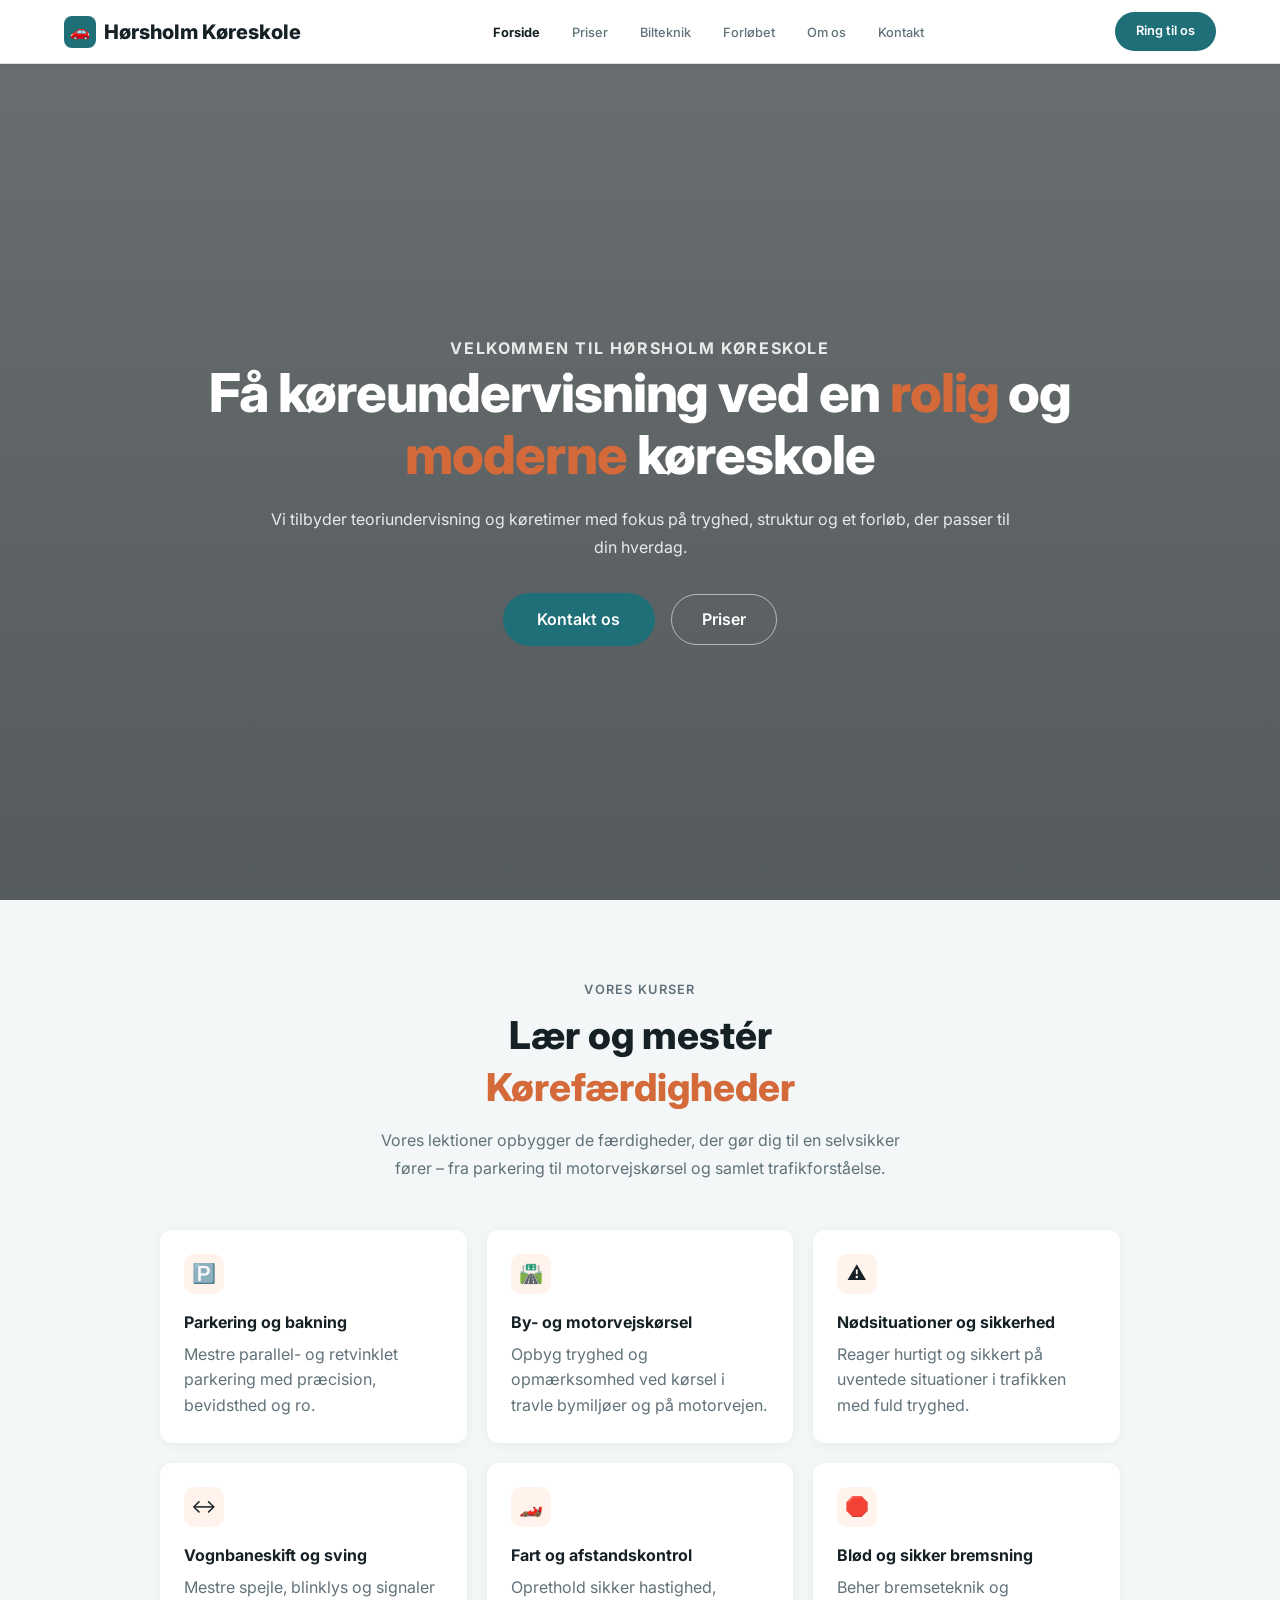
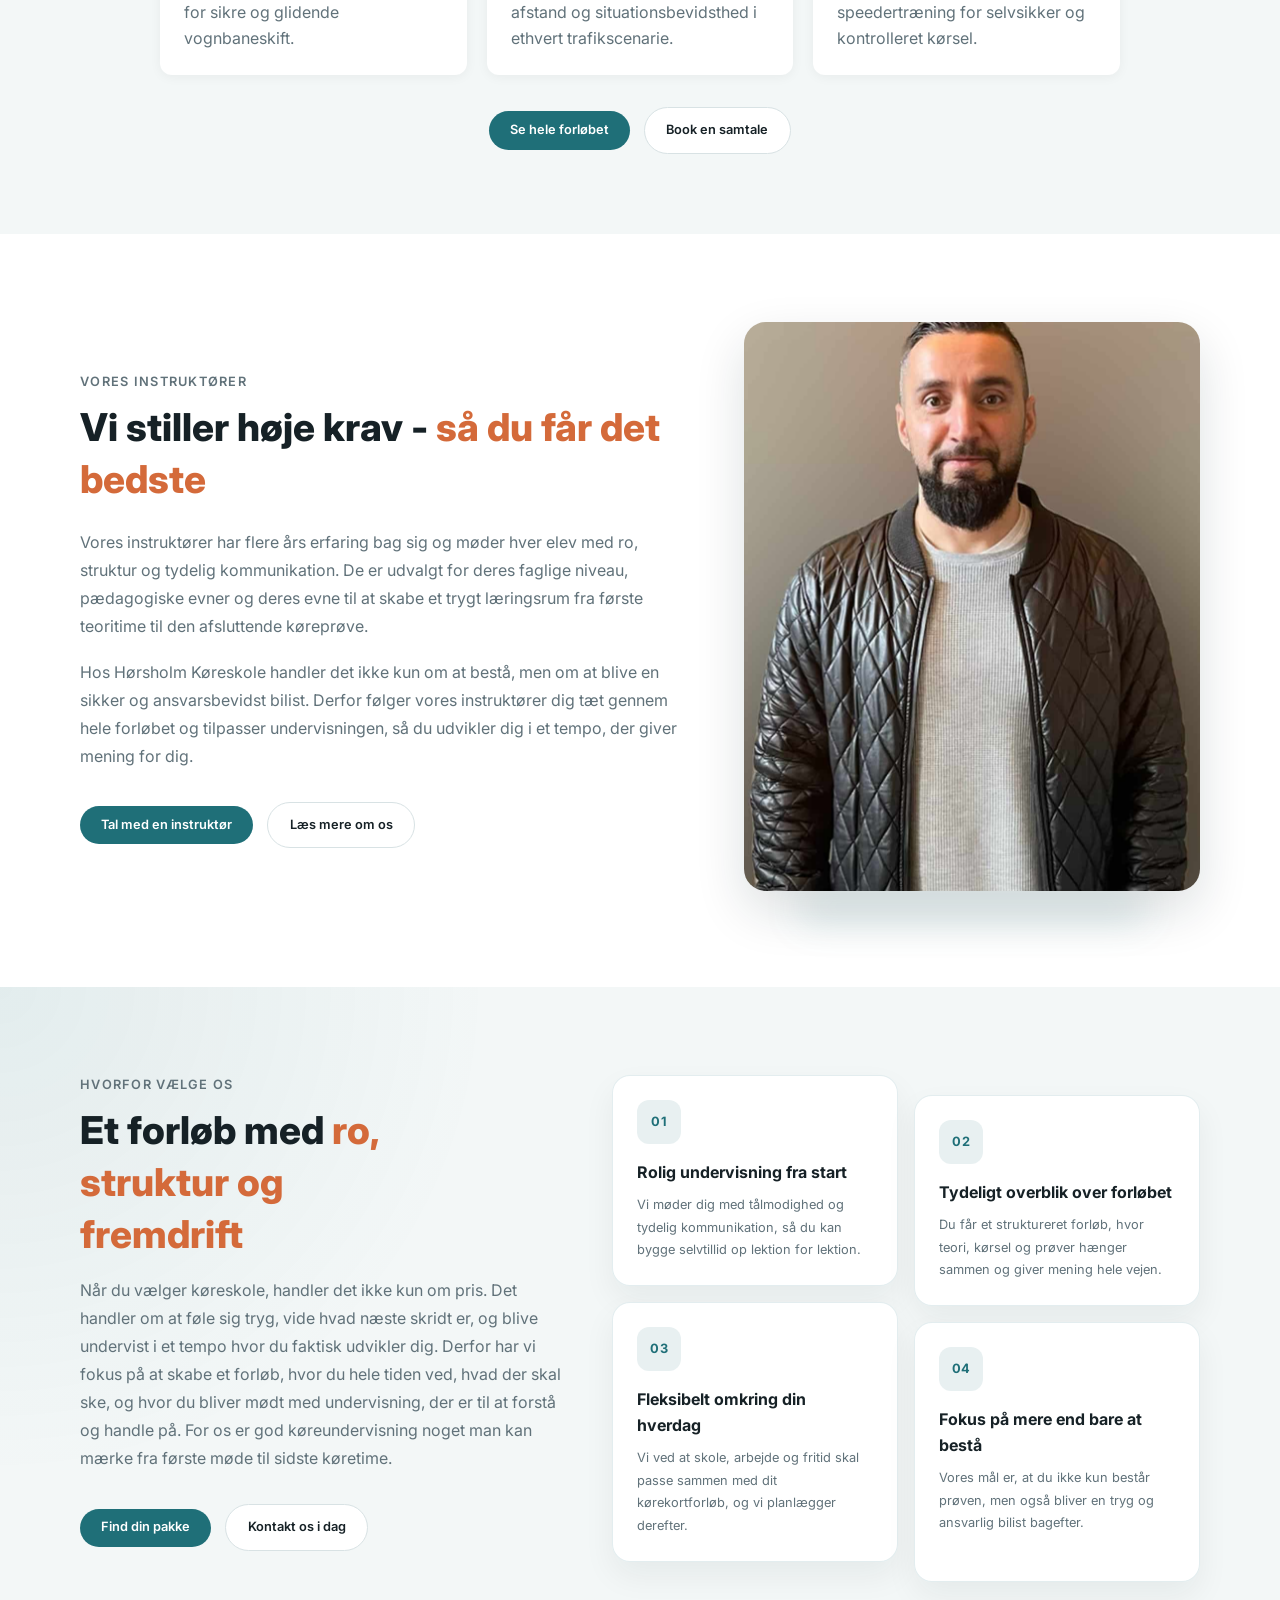
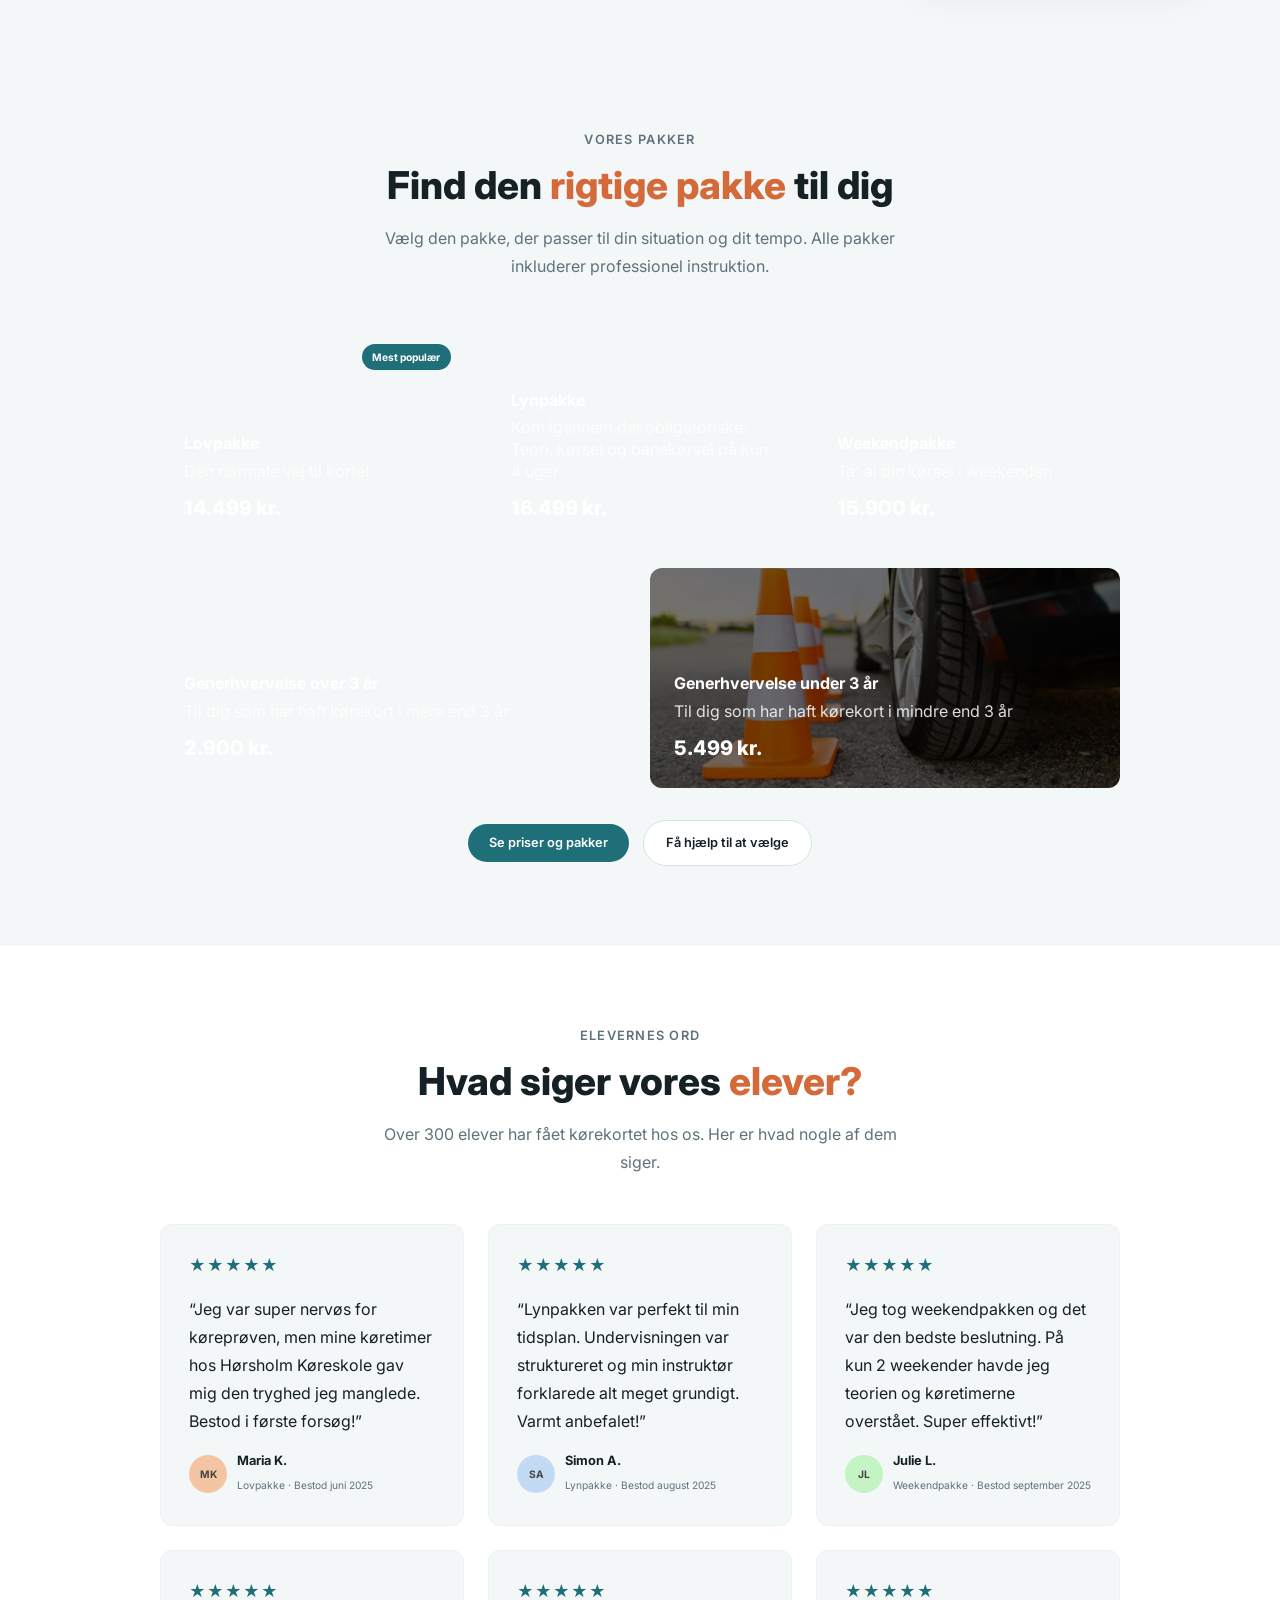
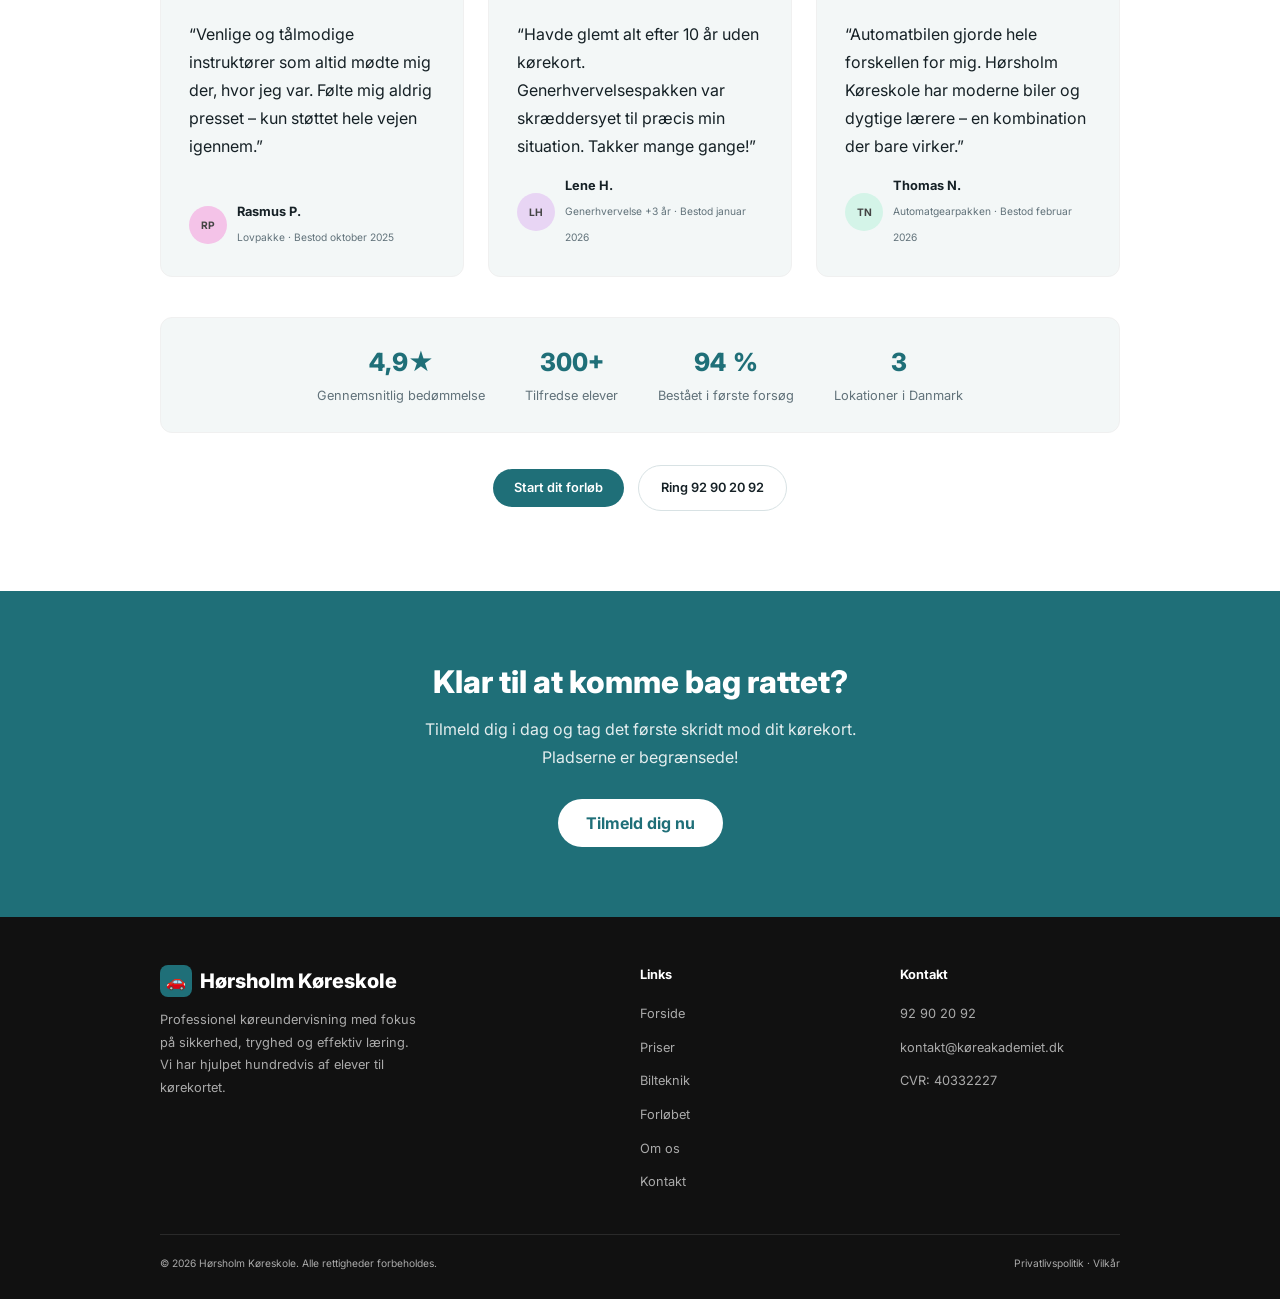
==== commit e7c5e23f: "Opdater sider og styles" ====
--- a/index.html
+++ b/index.html
@@ -3,7 +3,7 @@
 <head>
   <meta charset="UTF-8" />
   <meta name="viewport" content="width=device-width, initial-scale=1.0" />
-  <title>Køreakademiet – Få dit kørekort</title>
+  <title>Hørsholm Køreskole – Få dit kørekort</title>
   <link rel="preconnect" href="https://fonts.googleapis.com" />
   <link rel="preconnect" href="https://fonts.gstatic.com" crossorigin />
   <link href="https://fonts.googleapis.com/css2?family=Inter:wght@400;500;600;700;800&display=swap" rel="stylesheet" />
@@ -16,7 +16,7 @@
   <nav>
     <a href="index.html" class="logo">
       <span class="logo-icon">🚗</span>
-      Køreakademiet
+      Hørsholm Køreskole
     </a>
     <ul class="nav-links">
       <li><a href="index.html" class="active">Forside</a></li>
@@ -35,8 +35,8 @@
     </video>
     <div class="hero-video-overlay"></div>
     <div class="hero-content">
-      <p class="hero-kicker">Velkommen til K&oslash;reakademiet</p>
-      <h1 class="text-h1">F&aring; k&oslash;reundervisning ved en <span class="accent">rolig</span> og moderne k&oslash;reskole</h1>
+      <p class="hero-kicker">Velkommen til Hørsholm Køreskole</p>
+      <h1 class="text-h1">F&aring; k&oslash;reundervisning ved en <span class="accent">rolig</span> og <span class="accent">moderne</span> k&oslash;reskole</h1>
       <p class="hero-lead">Vi tilbyder teoriundervisning og k&oslash;retimer med fokus p&aring; tryghed, struktur og et forl&oslash;b, der passer til din hverdag.</p>
       <div class="hero-actions">
         <a href="kontakt.html" class="btn-primary btn-hero">Kontakt os</a>
@@ -177,7 +177,7 @@
           f&oslash;rste teoritime til den afsluttende k&oslash;repr&oslash;ve.
         </p>
         <p>
-          Hos K&oslash;reakademiet handler det ikke kun om at best&aring;, men om at blive en sikker og ansvarsbevidst bilist.
+          Hos Hørsholm Køreskole handler det ikke kun om at best&aring;, men om at blive en sikker og ansvarsbevidst bilist.
           Derfor f&oslash;lger vores instrukt&oslash;rer dig t&aelig;t gennem hele forl&oslash;bet og tilpasser undervisningen, s&aring; du udvikler dig i
           et tempo, der giver mening for dig.
         </p>
@@ -254,6 +254,7 @@
 
       <div class="pricing-card">
         <div class="pricing-card-bg" style="background-image: url('https://images.unsplash.com/photo-1558618666-fcd25c85cd64?w=600&q=80');"></div>
+        <span class="pricing-badge">Mest populær</span>
         <div class="pricing-card-content">
           <h3>Lovpakke</h3>
           <p>Den normale vej til kortet</p>
@@ -263,7 +264,6 @@
 
       <div class="pricing-card featured">
         <div class="pricing-card-bg" style="background-image: url('https://images.unsplash.com/photo-1449965408869-eaa3f722e40d?w=600&q=80');"></div>
-        <span class="pricing-badge">Mest populær</span>
         <div class="pricing-card-content">
           <h3>Lynpakke</h3>
           <p>Kom igennem det obligatoriske: Teori, kørsel og banekørsel på kun 4 uger</p>
@@ -321,7 +321,7 @@
 
       <article class="testimonial-card">
         <div class="testimonial-stars" aria-label="5 ud af 5 stjerner">★★★★★</div>
-        <p class="testimonial-quote">&#8220;Jeg var super nervøs for køreprøven, men mine køretimer hos Køreakademiet gav mig den tryghed jeg manglede. Bestod i første forsøg!&#8221;</p>
+        <p class="testimonial-quote">&#8220;Jeg var super nervøs for køreprøven, men mine køretimer hos Hørsholm Køreskole gav mig den tryghed jeg manglede. Bestod i første forsøg!&#8221;</p>
         <div class="testimonial-author">
           <div class="testimonial-av" style="background:#f4c5a3;">MK</div>
           <div class="testimonial-author-info">
@@ -381,7 +381,7 @@
 
       <article class="testimonial-card">
         <div class="testimonial-stars" aria-label="5 ud af 5 stjerner">★★★★★</div>
-        <p class="testimonial-quote">&#8220;Automatbilen gjorde hele forskellen for mig. Køreakademiet har moderne biler og dygtige lærere &#8211; en kombination der bare virker.&#8221;</p>
+        <p class="testimonial-quote">&#8220;Automatbilen gjorde hele forskellen for mig. Hørsholm Køreskole har moderne biler og dygtige lærere &#8211; en kombination der bare virker.&#8221;</p>
         <div class="testimonial-author">
           <div class="testimonial-av" style="background:#d4f4e8;">TN</div>
           <div class="testimonial-author-info">
@@ -422,7 +422,7 @@
   <section class="cta-banner" id="tilmeld">
     <h2>Klar til at komme bag rattet?</h2>
     <p>Tilmeld dig i dag og tag det første skridt mod dit kørekort. Pladserne er begrænsede!</p>
-    <a href="tel:+4592902092" class="btn-white">Ring til os nu</a>
+    <a href="tel:+4592902092" class="btn-white">Tilmeld dig nu</a>
   </section>
 
   <!-- FOOTER -->
@@ -431,7 +431,7 @@
       <div class="footer-brand">
         <a href="index.html" class="logo">
           <span class="logo-icon">🚗</span>
-          Køreakademiet
+          Hørsholm Køreskole
         </a>
         <p>Professionel køreundervisning med fokus på sikkerhed, tryghed og effektiv læring. Vi har hjulpet hundredvis af elever til kørekortet.</p>
       </div>
@@ -456,7 +456,7 @@
       </div>
     </div>
     <div class="footer-bottom">
-      <span>© 2026 Køreakademiet. Alle rettigheder forbeholdes.</span>
+      <span>© 2026 Hørsholm Køreskole. Alle rettigheder forbeholdes.</span>
       <span><a href="#" style="color:#aaa;text-decoration:none;">Privatlivspolitik</a> · <a href="#" style="color:#aaa;text-decoration:none;">Vilkår</a></span>
     </div>
   </footer>
--- a/css/base.css
+++ b/css/base.css
@@ -16,7 +16,7 @@
 :root {
   /* Colors */
   --orange: #1F6F78;
-  --accent-secondary: #a5690c;
+  --accent-secondary: #d46a3a;
   --text: #162126;
   --muted: #61727a;
   --bg-light: #f3f7f7;
@@ -378,6 +378,13 @@
   font-size: 2.5rem;
 }
 
+.instructor-photo {
+  width: 100%;
+  aspect-ratio: 3/4;
+  display: block;
+  object-fit: cover;
+}
+
 .instructor-info { padding: .75rem; }
 .instructor-info strong { display: block; font-size: var(--text-sm); font-weight: var(--weight-bold); }
 .instructor-info span { font-size: var(--text-xs); color: var(--muted); }
--- a/css/index.css
+++ b/css/index.css
@@ -61,6 +61,7 @@
 .hero h1 {
   max-width: 980px;
   margin: 0 auto 1.25rem;
+  font-size: clamp(2.6rem, 6.8vw, 3.35rem);
 }
 
 .hero h1 .accent { color: var(--accent-secondary); }
@@ -460,9 +461,9 @@
   .hero-content { padding: 6.5rem 0 5rem; }
   .hero-kicker { letter-spacing: var(--tracking-wide); }
   .section-cta-row,
-  .section-cta-row-left { justify-content: stretch; }
+  .section-cta-row-left { justify-content: center; }
   .section-cta-row a,
-  .section-cta-row-left a { width: 100%; }
+  .section-cta-row-left a { width: auto; max-width: 100%; }
 }
 
 @media (max-width: 760px) {
